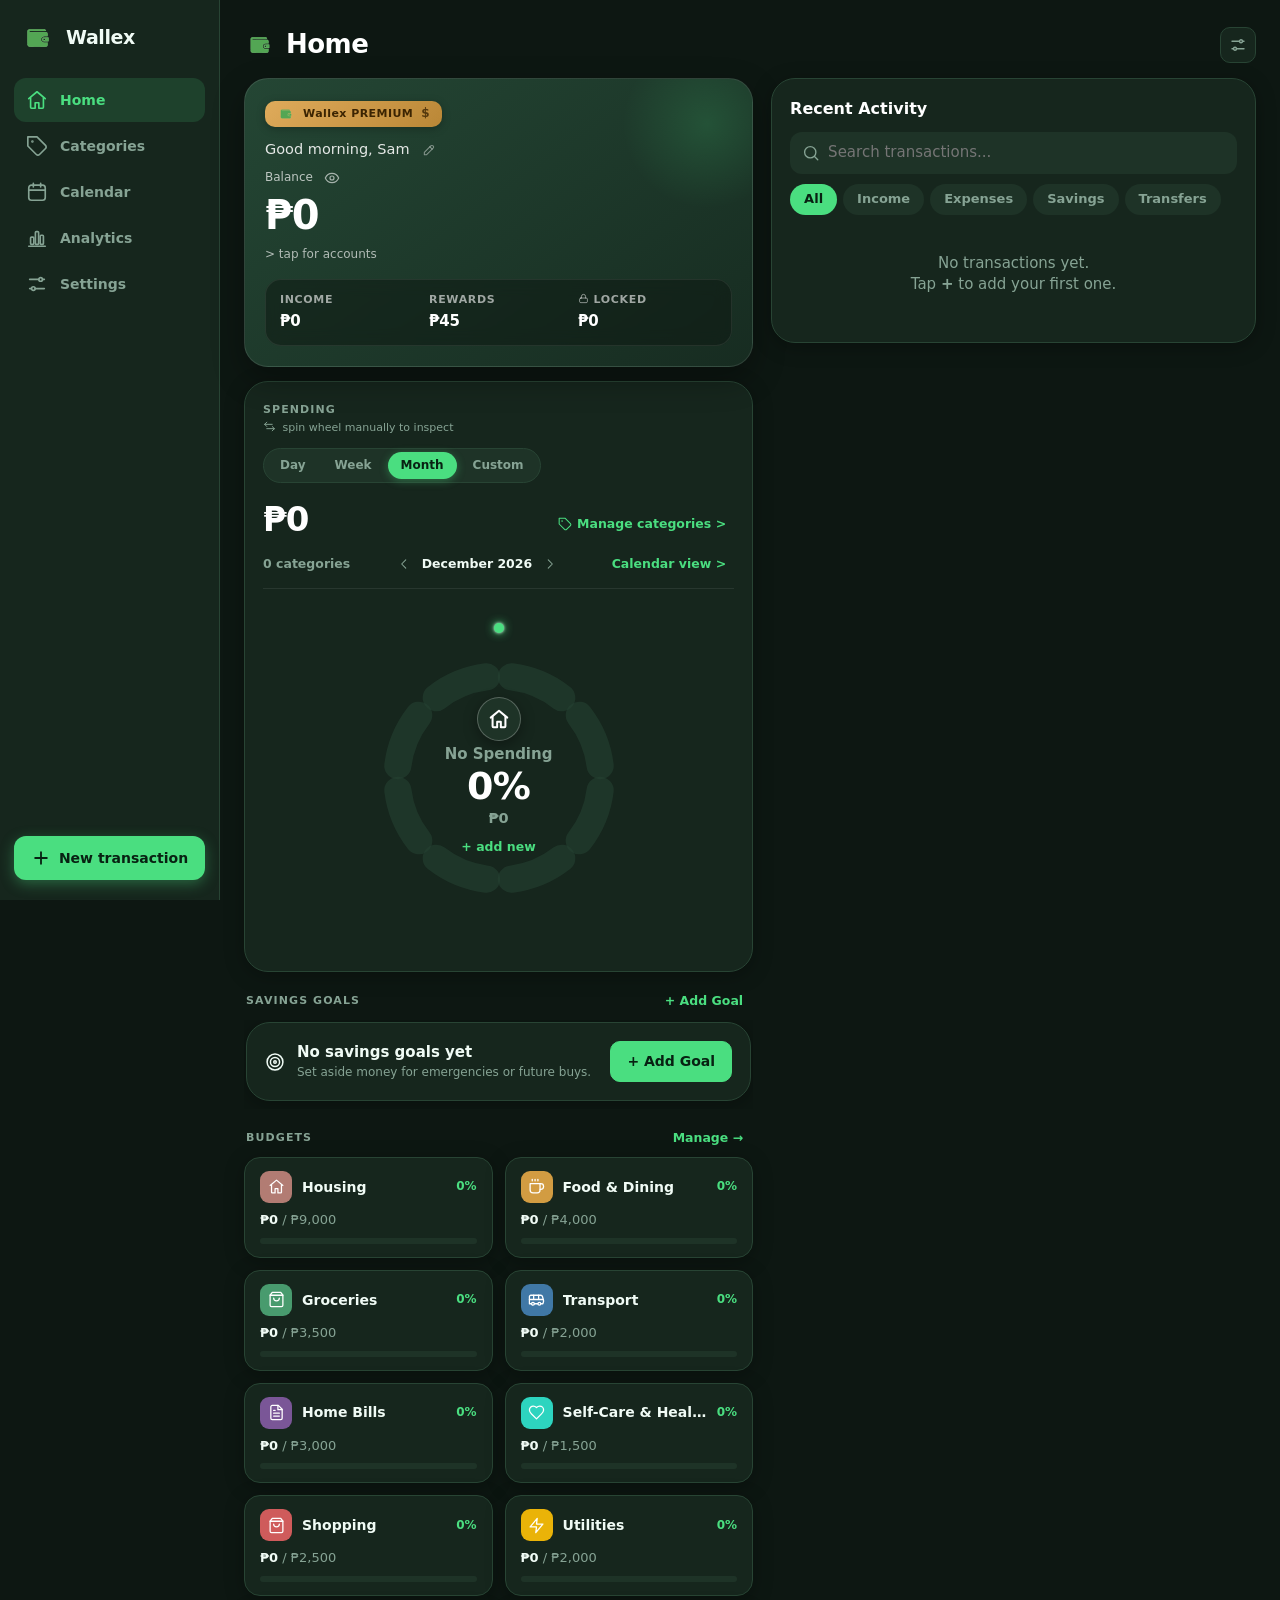
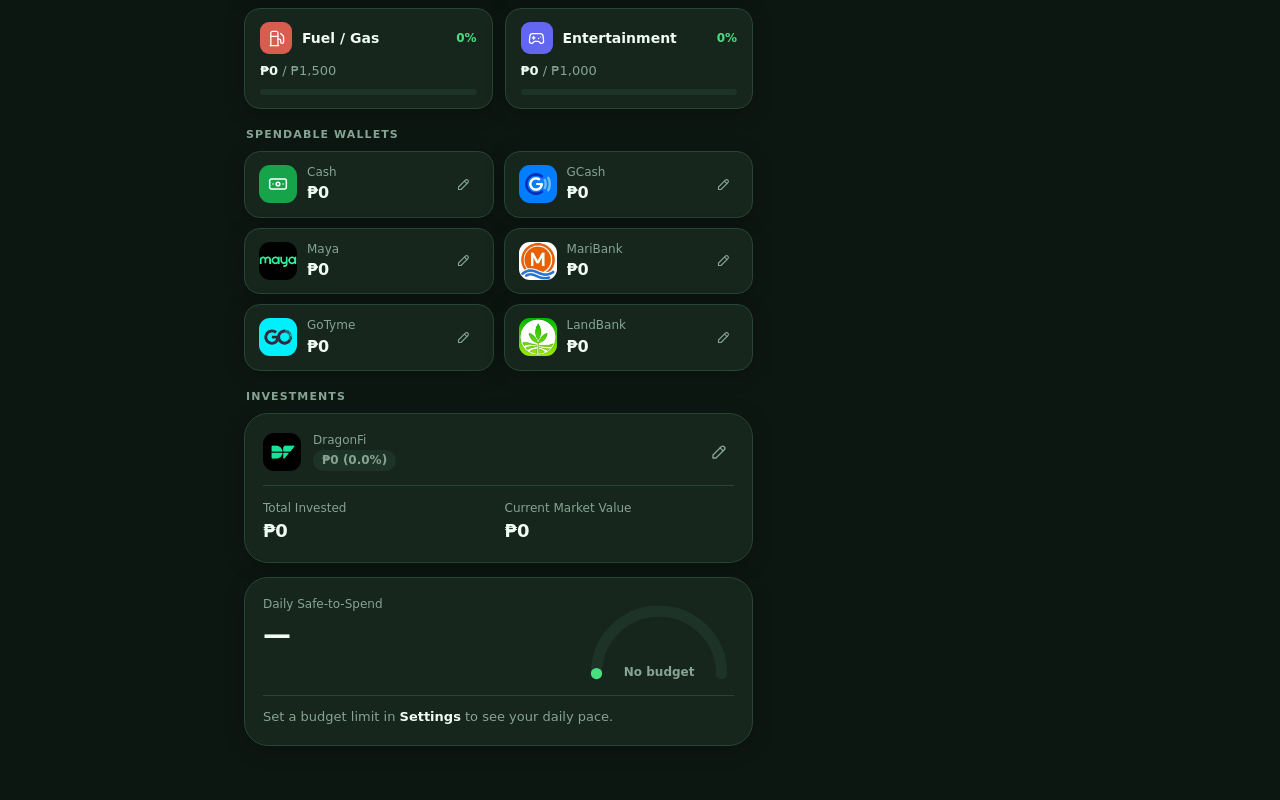
==== index.html @ 4b717cc1 "Update Wallex v5" ====
<!DOCTYPE html>
<html lang="en" data-theme="dark">
<head>
<meta charset="utf-8">
<meta name="viewport" content="width=device-width,initial-scale=1,viewport-fit=cover">
<meta name="theme-color" content="#0d1712">
<meta name="apple-mobile-web-app-capable" content="yes">
<meta name="mobile-web-app-capable" content="yes">
<meta name="apple-mobile-web-app-title" content="Wallex">
<meta name="apple-mobile-web-app-status-bar-style" content="black-translucent">
<title>Wallex</title>
<link rel="manifest" href="manifest.json">
<link rel="icon" type="image/png" sizes="64x64" href="icon-64.png">
<link rel="icon" type="image/png" sizes="192x192" href="icon-192.png">
<link rel="apple-touch-icon" href="icon-180.png">
<link rel="stylesheet" href="style.css?v=3">
<script>
/* Apply saved theme before paint to avoid a flash */
try{
  var s=JSON.parse(localStorage.getItem('wallex:v1'));
  var t=(s&&s.settings&&s.settings.theme)||'dark';
  document.documentElement.setAttribute('data-theme',t);
}catch(e){}
</script>
</head>
<body>

<!-- Icon sprite (Lucide-style, stroke icons) -->
<svg width="0" height="0" style="position:absolute" aria-hidden="true" focusable="false" fill="none" stroke="currentColor" stroke-width="2" stroke-linecap="round" stroke-linejoin="round">
  <symbol id="i-home" viewBox="0 0 24 24"><path d="M3 10.5 12 3l9 7.5"/><path d="M5 9.5V20a1 1 0 0 0 1 1h4v-6h4v6h4a1 1 0 0 0 1-1V9.5"/></symbol>
  <symbol id="i-calendar" viewBox="0 0 24 24"><rect x="3" y="4.5" width="18" height="16.5" rx="3"/><path d="M8 2.5v4M16 2.5v4M3 10h18"/></symbol>
  <symbol id="i-chart" viewBox="0 0 24 24"><path d="M3 21h18"/><rect x="5" y="11" width="3.5" height="8" rx="1"/><rect x="10.25" y="5" width="3.5" height="14" rx="1"/><rect x="15.5" y="9" width="3.5" height="10" rx="1"/></symbol>
  <symbol id="i-settings" viewBox="0 0 24 24"><path d="M4 7h10M18 7h2M4 17h2M10 17h10"/><circle cx="16" cy="7" r="2"/><circle cx="8" cy="17" r="2"/></symbol>
  <symbol id="i-plus" viewBox="0 0 24 24"><path d="M12 5v14M5 12h14"/></symbol>
  <symbol id="i-minus" viewBox="0 0 24 24"><path d="M5 12h14"/></symbol>
  <symbol id="i-pencil" viewBox="0 0 24 24"><path d="M4 20h4L19 9a2.8 2.8 0 0 0-4-4L4 16v4Z"/><path d="m13.5 6.5 4 4"/></symbol>
  <symbol id="i-copy" viewBox="0 0 24 24"><rect x="9" y="9" width="11" height="11" rx="2.5"/><path d="M15 9V6.5A2.5 2.5 0 0 0 12.5 4h-6A2.5 2.5 0 0 0 4 6.5v6A2.5 2.5 0 0 0 6.5 15H9"/></symbol>
  <symbol id="i-trash" viewBox="0 0 24 24"><path d="M4 7h16M10 11v6M14 11v6M6 7l1 12a2 2 0 0 0 2 2h6a2 2 0 0 0 2-2l1-12M9 7V4.5A1.5 1.5 0 0 1 10.5 3h3A1.5 1.5 0 0 1 15 4.5V7"/></symbol>
  <symbol id="i-close" viewBox="0 0 24 24"><path d="M6 6l12 12M18 6 6 18"/></symbol>
  <symbol id="i-chev-l" viewBox="0 0 24 24"><path d="m15 5-7 7 7 7"/></symbol>
  <symbol id="i-chev-r" viewBox="0 0 24 24"><path d="m9 5 7 7-7 7"/></symbol>
  <symbol id="i-swap" viewBox="0 0 24 24"><path d="M7 4 3 8l4 4M3 8h14M17 20l4-4-4-4M21 16H7"/></symbol>
  <symbol id="i-trend" viewBox="0 0 24 24"><path d="m3 17 6-6 4 4 8-8"/><path d="M15 7h6v6"/></symbol>
  <symbol id="i-in" viewBox="0 0 24 24"><path d="M12 4v13M6 11l6 6 6-6"/><path d="M5 20.5h14"/></symbol>
  <symbol id="i-check" viewBox="0 0 24 24"><path d="M20 6 9 17l-5-5"/></symbol>
  <symbol id="i-search" viewBox="0 0 24 24"><circle cx="11" cy="11" r="7.5"/><path d="m21 21-4.3-4.3"/></symbol>
  <symbol id="i-lock" viewBox="0 0 24 24"><rect x="3.5" y="11" width="17" height="10" rx="2.5"/><path d="M7.5 11V7.5a4.5 4.5 0 0 1 9 0V11"/></symbol>
  <symbol id="i-target" viewBox="0 0 24 24"><circle cx="12" cy="12" r="9.5"/><circle cx="12" cy="12" r="5.5"/><circle cx="12" cy="12" r="1.5"/></symbol>
  <symbol id="i-more" viewBox="0 0 24 24"><circle cx="12" cy="12" r="1.5"/><circle cx="5" cy="12" r="1.5"/><circle cx="19" cy="12" r="1.5"/></symbol>
  <symbol id="i-more-v" viewBox="0 0 24 24"><circle cx="12" cy="12" r="1.5"/><circle cx="12" cy="5" r="1.5"/><circle cx="12" cy="19" r="1.5"/></symbol>
  <symbol id="i-eye" viewBox="0 0 24 24"><path d="M2 12s3-7 10-7 10 7 10 7-3 7-10 7-10-7-10-7Z"/><circle cx="12" cy="12" r="3"/></symbol>
  <symbol id="i-eye-off" viewBox="0 0 24 24"><path d="M9.88 9.88a3 3 0 1 0 4.24 4.24"/><path d="M10.73 5.08A10.43 10.43 0 0 1 12 5c7 0 10 7 10 7a13.16 13.16 0 0 1-1.67 2.68"/><path d="M6.61 6.61A13.526 13.526 0 0 0 2 12s3 7 10 7a9.74 9.74 0 0 0 5.39-1.61"/><line x1="2" x2="22" y1="2" y2="22"/></symbol>
  <symbol id="i-sparkles" viewBox="0 0 24 24"><path d="m12 3-1.9 5.8a2 2 0 0 1-1.3 1.3L3 12l5.8 1.9a2 2 0 0 1 1.3 1.3L12 21l1.9-5.8a2 2 0 0 1 1.3-1.3L21 12l-5.8-1.9a2 2 0 0 1-1.3-1.3Z"/></symbol>
  <symbol id="i-tag" viewBox="0 0 24 24"><path d="M12 2H2v10l9.29 9.29c.94.94 2.48.94 3.42 0l6.58-6.58c.94-.94.94-2.48 0-3.42L12 2Z"/><circle cx="7" cy="7" r=".5" fill="currentColor"/></symbol>

  <!-- categories -->
  <symbol id="i-utensils" viewBox="0 0 24 24"><path d="M3 2v7c0 1.1.9 2 2 2h4a2 2 0 0 0 2-2V2"/><path d="M7 2v20"/><path d="M21 15V2a5 5 0 0 0-5 5v6c0 1.1.9 2 2 2h3Zm0 0v7"/></symbol>
  <symbol id="i-coffee" viewBox="0 0 24 24"><path d="M17 8h1a4 4 0 1 1 0 8h-1"/><path d="M3 8h14v9a4 4 0 0 1-4 4H7a4 4 0 0 1-4-4Z"/><line x1="6" x2="6" y1="2" y2="4"/><line x1="10" x2="10" y1="2" y2="4"/><line x1="14" x2="14" y1="2" y2="4"/></symbol>
  <symbol id="i-fuel" viewBox="0 0 24 24"><path d="M3 22h12"/><path d="M4 9h10"/><path d="M14 22V4a2 2 0 0 0-2-2H6a2 2 0 0 0-2 2v18"/><path d="M14 13h2a2 2 0 0 1 2 2v2a2 2 0 0 0 4 0V9.8a2 2 0 0 0-.6-1.4L18 5"/></symbol>
  <symbol id="i-bus" viewBox="0 0 24 24"><path d="M8 6v6M15 6v6M2 12h19.6"/><path d="M18 18h3s.5-1.7.8-2.8c.1-.4.2-.8.2-1.2 0-.4-.1-.8-.2-1.2l-1.4-5C20.1 6.8 19.1 6 18 6H4a2 2 0 0 0-2 2v10h3"/><circle cx="7" cy="18" r="2"/><path d="M9 18h5"/><circle cx="16" cy="18" r="2"/></symbol>
  <symbol id="i-gamepad" viewBox="0 0 24 24"><path d="M6 11h4M8 9v4M15 12h.01M18 10h.01"/><path d="M17.3 5H6.7a4 4 0 0 0-4 3.6C2.6 9.4 2 14.5 2 16a3 3 0 0 0 3 3c1 0 1.5-.5 2-1l1.4-1.4a2 2 0 0 1 1.4-.6h4.4a2 2 0 0 1 1.4.6L17 18c.5.5 1 1 2 1a3 3 0 0 0 3-3c0-1.5-.6-6.6-.7-7.4A4 4 0 0 0 17.3 5Z"/></symbol>
  <symbol id="i-bag" viewBox="0 0 24 24"><path d="M6 2 3 6v14a2 2 0 0 0 2 2h14a2 2 0 0 0 2-2V6l-3-4Z"/><path d="M3 6h18"/><path d="M16 10a4 4 0 0 1-8 0"/></symbol>
  <symbol id="i-package" viewBox="0 0 24 24"><path d="m7.5 4.3 9 5.2"/><path d="M21 8a2 2 0 0 0-1-1.7l-7-4a2 2 0 0 0-2 0l-7 4A2 2 0 0 0 3 8v8a2 2 0 0 0 1 1.7l7 4a2 2 0 0 0 2 0l7-4A2 2 0 0 0 21 16Z"/><path d="m3.3 7 8.7 5 8.7-5M12 22V12"/></symbol>
  <symbol id="i-heart" viewBox="0 0 24 24"><path d="M19 14c1.49-1.46 3-3.21 3-5.5A5.5 5.5 0 0 0 16.5 3c-1.76 0-3 .5-4.5 2-1.5-1.5-2.74-2-4.5-2A5.5 5.5 0 0 0 2 8.5c0 2.3 1.5 4.05 3 5.5l7 7Z"/></symbol>
  <symbol id="i-file-text" viewBox="0 0 24 24"><path d="M14.5 2H6a2 2 0 0 0-2 2v16a2 2 0 0 0 2 2h12a2 2 0 0 0 2-2V7.5L14.5 2z"/><polyline points="14 2 14 8 20 8"/><line x1="16" x2="8" y1="13" y2="13"/><line x1="16" x2="8" y1="17" y2="17"/><line x1="10" x2="8" y1="9" y2="9"/></symbol>
  <symbol id="i-zap" viewBox="0 0 24 24"><polygon points="13 2 3 14 12 14 11 22 21 10 12 10 13 2"/></symbol>
  <symbol id="i-briefcase" viewBox="0 0 24 24"><rect width="20" height="14" x="2" y="7" rx="2" ry="2"/><path d="M16 21V5a2 2 0 0 0-2-2h-4a2 2 0 0 0-2 2v16"/></symbol>
  <symbol id="i-laptop" viewBox="0 0 24 24"><path d="M20 16V7a2 2 0 0 0-2-2H6a2 2 0 0 0-2 2v9m16 0H4m16 0 1.28 2.55a1 1 0 0 1-.9 1.45H3.62a1 1 0 0 1-.9-1.45L4 16"/></symbol>
  <symbol id="i-gift" viewBox="0 0 24 24"><polyline points="20 12 20 22 4 22 4 12"/><rect width="20" height="5" x="2" y="7"/><line x1="12" x2="12" y1="22" y2="7"/><path d="M12 7H7.5a2.5 2.5 0 0 1 0-5C11 2 12 7 12 7z"/><path d="M12 7h4.5a2.5 2.5 0 0 0 0-5C13 2 12 7 12 7z"/></symbol>
  <symbol id="i-car" viewBox="0 0 24 24"><path d="M19 17h2c.6 0 1-.4 1-1v-3c0-.9-.7-1.7-1.5-1.9C18.7 10.6 16 10 16 10s-1.3-1.4-2.2-2.3c-.5-.4-1.1-.7-1.8-.7H5c-.6 0-1.1.4-1.4.9l-1.4 2.9A3.7 3.7 0 0 0 2 12v4c0 .6.4 1 1 1h2"/><circle cx="7" cy="17" r="2"/><circle cx="17" cy="17" r="2"/></symbol>

  <!-- wallets -->
  <symbol id="i-banknote" viewBox="0 0 24 24"><rect x="2" y="6" width="20" height="12" rx="2"/><circle cx="12" cy="12" r="2.2"/><path d="M6 12h.01M18 12h.01"/></symbol>
  <symbol id="i-smartphone" viewBox="0 0 24 24"><rect x="5" y="2" width="14" height="20" rx="2.5"/><path d="M12 18h.01"/></symbol>
  <symbol id="i-wallet" viewBox="0 0 24 24"><path d="M19 7V4a1 1 0 0 0-1-1H5a2 2 0 0 0 0 4h15a1 1 0 0 1 1 1v4h-3a2 2 0 0 0 0 4h3a1 1 0 0 0 1-1v-2a1 1 0 0 0-1-1"/><path d="M3 5v14a2 2 0 0 0 2 2h15a1 1 0 0 0 1-1v-4"/></symbol>
  <symbol id="i-landmark" viewBox="0 0 24 24"><path d="M3 22h18M6 18v-7M10 18v-7M14 18v-7M18 18v-7"/><path d="m12 2 8 5H4l8-5Z"/></symbol>
  <symbol id="i-card" viewBox="0 0 24 24"><rect x="2" y="5" width="20" height="14" rx="2.5"/><path d="M2 10h20"/></symbol>
  <symbol id="i-building" viewBox="0 0 24 24"><path d="M6 22V4a2 2 0 0 1 2-2h8a2 2 0 0 1 2 2v18Z"/><path d="M6 12H4a2 2 0 0 0-2 2v6a2 2 0 0 0 2 2h2M18 9h2a2 2 0 0 1 2 2v9a2 2 0 0 1-2 2h-2M10 6h4M10 10h4M10 14h4M10 18h4"/></symbol>
</svg>

<div class="app">

  <!-- Sidebar rail (tablet / PC) -->
  <aside class="sidebar">
    <div class="brand"><img class="logo-img" src="icon-64.png" alt="" width="36" height="36"><span class="brand-name">Wallex</span></div>
    <nav class="nav">
      <button class="nav-btn active" data-nav="home"><span class="ni"><svg class="ic"><use href="#i-home"/></svg></span><span class="nl">Home</span></button>
      <button class="nav-btn" data-nav="categories"><span class="ni"><svg class="ic"><use href="#i-tag"/></svg></span><span class="nl">Categories</span></button>
      <button class="nav-btn" data-nav="calendar"><span class="ni"><svg class="ic"><use href="#i-calendar"/></svg></span><span class="nl">Calendar</span></button>
      <button class="nav-btn" data-nav="analytics"><span class="ni"><svg class="ic"><use href="#i-chart"/></svg></span><span class="nl">Analytics</span></button>
      <button class="nav-btn" data-nav="settings"><span class="ni"><svg class="ic"><use href="#i-settings"/></svg></span><span class="nl">Settings</span></button>
    </nav>
    <button class="add-side" data-add aria-label="Add transaction"><svg class="ic"><use href="#i-plus"/></svg><span class="nl">New transaction</span></button>
  </aside>

  <main class="main">
    <header class="topbar">
      <div class="topbar-brand">
        <img class="logo-img" src="icon-64.png" alt="Wallex" width="32" height="32">
        <h1 id="viewTitle">Home</h1>
      </div>
      <div class="topbar-actions">
        <button class="icon-btn" data-nav="settings" aria-label="Settings" title="Settings"><svg class="ic"><use href="#i-settings"/></svg></button>
      </div>
    </header>

    <!-- HOME -->
    <section id="view-home" class="view">
      <div class="home-grid">
        <div class="col">
          <!-- Sero Hero Card (Image 1) -->
          <div class="card hero">
            <div class="hero-top-row">
              <div class="sero-chip">
                <img src="icon-64.png" class="chip-logo-img" alt="" width="18" height="18">
                <span class="chip-text">Wallex <b>PREMIUM</b></span>
                <span class="chip-dollar">$</span>
              </div>
            </div>

            <div class="hero-user-row">
              <div class="hero-user">Good morning, <span id="userGreeting">Sam</span></div>
              <button class="hero-edit-btn" id="editUserNameBtn" aria-label="Edit name" title="Edit name"><svg class="ic"><use href="#i-pencil"/></svg></button>
            </div>

            <div class="hero-bal-row">
              <span class="lbl">Balance</span>
              <button class="eye-btn" id="toggleHideBal" aria-label="Toggle balance visibility" title="Hide/Show balance"><svg class="ic" id="eyeIcon"><use href="#i-eye"/></svg></button>
            </div>

            <div class="big hero-net" id="net">₱0</div>
            <button class="hero-sublink" id="heroTapAccounts">&gt; tap for accounts</button>

            <div class="sero-hero-cols">
              <div>
                <div class="lbl">INCOME</div>
                <div class="hc" id="hcIncome">₱0</div>
              </div>
              <div>
                <div class="lbl">REWARDS</div>
                <div class="hc" id="hcRewards">₱0</div>
              </div>
              <div>
                <div class="lbl"><svg class="ic mini-lock"><use href="#i-lock"/></svg> LOCKED</div>
                <div class="hc" id="hcLocked">₱0</div>
              </div>
            </div>

            <!-- Legacy fields for backward compatibility -->
            <span id="liquid" hidden></span>
            <span id="hcDrag" hidden></span>
            <span id="hcDragPct" hidden></span>
          </div>

          <!-- Sero SPENDING Section (Image 1 Centerpiece) -->
          <div class="card sero-spending-card" id="spendingCard">
            <div class="spending-header">
              <div class="spending-header-left">
                <div class="section-title">SPENDING</div>
                <div class="spending-sub"><svg class="ic mini-spin-ic"><use href="#i-swap"/></svg> spin wheel manually to inspect</div>
              </div>
              <div class="spending-pills" id="spendingPills">
                <button class="sp-pill" data-sp="day">Day</button>
                <button class="sp-pill" data-sp="week">Week</button>
                <button class="sp-pill active" data-sp="month">Month</button>
                <button class="sp-pill" data-sp="custom">Custom</button>
              </div>
            </div>

            <div class="spending-amount-wrap">
              <div class="spending-big" id="spendingBig">₱0</div>
              <button class="link-btn find-similar-btn" id="spendingManageCatBtn">
                <svg class="ic"><use href="#i-tag"/></svg><span>Manage categories &gt;</span>
              </button>
            </div>

            <div class="spending-meta-row">
              <span class="sp-count" id="spendingCount">0 categories</span>
              <div class="spending-month-nav">
                <button class="sp-arrow-btn" id="spPrevMonth" aria-label="Previous month"><svg class="ic"><use href="#i-chev-l"/></svg></button>
                <span id="spMonthLabel">Month Year</span>
                <button class="sp-arrow-btn" id="spNextMonth" aria-label="Next month"><svg class="ic"><use href="#i-chev-r"/></svg></button>
              </div>
              <button class="link-btn cal-view-btn" id="spCalViewBtn">Calendar view &gt;</button>
            </div>

            <!-- The Sero Segmented Ring SVG Donut -->
            <div class="sero-chart-container">
              <div class="sero-chart-stage" id="seroChartStage">
                <div class="sero-wheel-pointer" title="Focus pointer"></div>
                <svg class="sero-svg-ring" id="seroSvgRing" viewBox="0 0 340 340">
                  <g id="seroRotator" transform="rotate(0 170 170)"></g>
                </svg>
                <div class="sero-center-card" id="seroCenterCard">
                  <div class="sc-icon" id="scIcon"><svg class="ic"><use href="#i-home"/></svg></div>
                  <div class="sc-name" id="scName">Housing</div>
                  <div class="sc-pct" id="scPct">0%</div>
                  <div class="sc-amt" id="scAmt">₱0</div>
                  <button class="sc-add-btn" id="scAddBtn">+ add new</button>
                  <button class="sc-see-btn" id="scSeeBtn">see transactions &gt;</button>
                </div>
              </div>
            </div>
          </div>

          <!-- Savings Goals (Image 2) -->
          <div class="sec-head">
            <div class="section-title">Savings Goals</div>
            <div class="sec-actions">
              <button class="link-btn" data-goal-new>+ Add Goal</button>
              <button class="link-btn" id="goalsAll" data-goals-all>See all &rarr;</button>
            </div>
          </div>
          <div class="goals" id="goals"></div>

          <!-- Budgets Section (Image 2) -->
          <div class="sec-head">
            <div class="section-title">Budgets</div>
            <div class="sec-actions">
              <button class="link-btn" id="budgetManageBtn">Manage &rarr;</button>
            </div>
          </div>
          <div class="budgets-box" id="budgetsBox"></div>

          <!-- Spendable Wallets & Investments (Image 2) -->
          <div class="sec-head" id="walletsSec"><div class="section-title">Spendable Wallets</div></div>
          <div class="wallets" id="wallets"></div>

          <div class="sec-head"><div class="section-title">Investments</div></div>
          <div class="card" id="dragon"></div>

          <!-- Safe-to-Spend -->
          <div class="card" id="safe"></div>
        </div>

        <div class="col">
          <!-- Recent Activity (Image 2) -->
          <div class="card">
            <div class="card-head"><h2>Recent Activity</h2></div>
            <label class="search"><svg class="ic"><use href="#i-search"/></svg><input id="search" type="search" placeholder="Search transactions..." autocomplete="off" aria-label="Search transactions"></label>
            <div class="pills" id="filters">
              <button data-flt="all" class="active">All</button>
              <button data-flt="income">Income</button>
              <button data-flt="expenses">Expenses</button>
              <button data-flt="savings">Savings</button>
              <button data-flt="transfers">Transfers</button>
            </div>
            <div id="recent"></div>
          </div>
        </div>
      </div>
    </section>

    <!-- CATEGORIES (Category Manager - Image 3) -->
    <section id="view-categories" class="view" hidden>
      <div class="cat-mgr-container">
        <div class="cat-mgr-card">
          <div class="cat-mgr-head">
            <button class="icon-btn-back" id="catMgrBackBtn" aria-label="Back to home"><svg class="ic"><use href="#i-chev-l"/></svg></button>
            <h2>Category Manager</h2>
            <div style="width:36px"></div>
          </div>

          <div class="cat-mgr-tab-row">
            <span class="cat-mgr-pill">Daily</span>
            <p class="cat-mgr-subtitle">Customize the Category of your Income and Expenses.</p>
          </div>

          <!-- Expense section -->
          <div class="cat-mgr-section">
            <div class="cat-mgr-sec-header">
              <h3>Expense</h3>
              <button class="cat-mgr-add-circle" id="addExpenseCatBtn" title="Add Expense Category" aria-label="Add Expense Category">
                <svg class="ic"><use href="#i-plus"/></svg>
              </button>
            </div>
            <div class="cat-mgr-items" id="expenseCatItems"></div>
          </div>

          <!-- Income section -->
          <div class="cat-mgr-section">
            <div class="cat-mgr-sec-header">
              <h3>Income</h3>
              <button class="cat-mgr-add-circle" id="addIncomeCatBtn" title="Add Income Category" aria-label="Add Income Category">
                <svg class="ic"><use href="#i-plus"/></svg>
              </button>
            </div>
            <div class="cat-mgr-items" id="incomeCatItems"></div>
          </div>
        </div>
      </div>
    </section>

    <!-- CALENDAR -->
    <section id="view-calendar" class="view" hidden>
      <div class="cal-layout">
        <div class="card cal-card">
          <div class="cal-head">
            <button class="icon-btn" data-cal="prev" aria-label="Previous month"><svg class="ic"><use href="#i-chev-l"/></svg></button>
            <div class="cal-title"><h2 id="calTitle"></h2><button class="link-btn" data-cal="today">Jump to today</button></div>
            <button class="icon-btn" data-cal="next" aria-label="Next month"><svg class="ic"><use href="#i-chev-r"/></svg></button>
          </div>
          <div class="cal-stats" id="calStats"></div>
          <div class="cal-dow"><span>Sun</span><span>Mon</span><span>Tue</span><span>Wed</span><span>Thu</span><span>Fri</span><span>Sat</span></div>
          <div class="cal-grid" id="calGrid"></div>
          <div class="cal-legend">
            <span><i class="cal-dot lv1"></i>Light</span>
            <span><i class="cal-dot lv2"></i>Moderate</span>
            <span><i class="cal-dot lv3"></i>Heavy</span>
            <span class="ck-leg"><svg class="ic"><use href="#i-check"/></svg>No-spend day</span>
          </div>
        </div>
        <button class="day-backdrop" id="dayBackdrop" data-closeday aria-label="Close day details" hidden></button>
        <aside class="card day-detail" id="dayDetail" aria-live="polite"></aside>
      </div>
    </section>

    <!-- ANALYTICS -->
    <section id="view-analytics" class="view" hidden>
      <div class="seg" id="periodSeg" role="tablist">
        <button data-period="week">Week</button>
        <button data-period="month">Month</button>
        <button data-period="all">All</button>
      </div>
      <div class="an-stats" id="anStats"></div>
      <div class="an-grid" id="anGrid">
        <div class="card">
          <div class="card-head"><h2>Spending by category</h2></div>
          <div class="chart-box donut"><canvas id="donutChart" aria-label="Category donut chart" role="img"></canvas><div class="donut-center" id="donutCenter"></div></div>
          <div class="legend" id="legend"></div>
        </div>
        <div class="card">
          <div class="card-head"><h2 id="barTitle">Daily spending</h2></div>
          <div class="chart-box bars"><canvas id="barChart" aria-label="Daily spending bar chart" role="img"></canvas></div>
        </div>
      </div>
      <div class="card empty" id="anEmpty" hidden>No expenses in this period yet.<br>Log one with <b>+</b> and your charts will appear here.</div>
    </section>

    <!-- SETTINGS -->
    <section id="view-settings" class="view" hidden>
      <div class="card" id="settingsBox"></div>
    </section>
  </main>

  <!-- Bottom nav (mobile dock) -->
  <nav class="bottom-nav">
    <button class="nav-btn active" data-nav="home"><span class="ni"><svg class="ic"><use href="#i-home"/></svg></span><span class="nl">Home</span></button>
    <button class="nav-btn" data-nav="categories"><span class="ni"><svg class="ic"><use href="#i-tag"/></svg></span><span class="nl">Categories</span></button>
    <span class="nav-gap" aria-hidden="true"></span>
    <button class="nav-btn" data-nav="calendar"><span class="ni"><svg class="ic"><use href="#i-calendar"/></svg></span><span class="nl">Calendar</span></button>
    <button class="nav-btn" data-nav="analytics"><span class="ni"><svg class="ic"><use href="#i-chart"/></svg></span><span class="nl">Analytics</span></button>
  </nav>
  <button class="fab" data-add aria-label="Add transaction"><svg class="ic"><use href="#i-plus"/></svg></button>
</div>

<!-- QUICK-ADD MODAL -->
<div id="overlay" class="overlay" hidden>
  <div class="sheet" id="sheet" data-type="expense" role="dialog" aria-modal="true" aria-label="Add transaction">
    <div class="sheet-head">
      <div class="tabs" id="typeTabs">
        <button data-type="expense" class="active"><svg class="ic"><use href="#i-minus"/></svg><span>Expense</span></button>
        <button data-type="income"><svg class="ic"><use href="#i-plus"/></svg><span>Income</span></button>
        <button data-type="transfer"><svg class="ic"><use href="#i-swap"/></svg><span>Transfer</span></button>
        <button data-type="invest"><svg class="ic"><use href="#i-trend"/></svg><span>Invest</span></button>
      </div>
      <button class="icon-btn" id="closeModal" aria-label="Close"><svg class="ic"><use href="#i-close"/></svg></button>
    </div>

    <div class="sheet-body">
      <div class="combos" id="combos" data-show="expense" hidden></div>

      <div class="amount-row">
        <span class="cur">₱</span>
        <input id="amt" type="text" inputmode="decimal" placeholder="0" autocomplete="off">
      </div>

      <!-- Categories grid (for Expense and Income) -->
      <div class="cat-grid" id="cats" data-show="expense income"></div>

      <input id="other" class="input" data-show="expense" type="text" maxlength="40" placeholder="What was it? (e.g. Clothes, Haircut)" hidden>

      <div class="row2">
        <label class="field" data-show="expense income transfer invest">
          <span class="lbl" id="walLabel">Paid from</span>
          <select id="walSel" class="input"></select>
        </label>
        <label class="field" data-show="transfer" hidden>
          <span class="lbl">To</span>
          <select id="toSel" class="input"></select>
        </label>
        <div class="field" data-show="invest" hidden>
          <span class="lbl">To</span>
          <div class="input static">DragonFi</div>
        </div>
      </div>

      <div class="field fee-field" data-show="transfer" hidden>
        <span class="lbl">Transfer fee (optional)</span>
        <div class="inp"><span>₱</span><input id="fee" type="text" inputmode="decimal" placeholder="0" autocomplete="off" aria-label="Transfer fee"></div>
        <div class="fee-chips" id="feeChips">
          <button type="button" data-fee="0">₱0</button>
          <button type="button" data-fee="8">₱8</button>
          <button type="button" data-fee="10">₱10</button>
          <button type="button" data-fee="15">₱15</button>
        </div>
      </div>

      <div class="row2">
        <label class="field">
          <span class="lbl">Date</span>
          <input id="date" type="date" class="input">
        </label>
        <label class="field">
          <span class="lbl" id="noteLabel">Note (optional)</span>
          <input id="note" type="text" class="input" maxlength="60" placeholder="">
        </label>
      </div>
    </div>

    <button id="saveBtn" class="save-btn">Save expense</button>
  </div>
</div>

<!-- CATEGORY EDITOR MODAL -->
<div id="catModalOverlay" class="overlay center" hidden>
  <div class="dialog cat-modal-dialog" role="dialog" aria-modal="true" aria-labelledby="catModalTitle">
    <div class="sheet-head">
      <h3 id="catModalTitle">Edit Category</h3>
      <button class="icon-btn" id="closeCatModal" aria-label="Close"><svg class="ic"><use href="#i-close"/></svg></button>
    </div>
    <div class="dialog-body">
      <label class="field">
        <span class="lbl">Category Name</span>
        <input id="catNameInp" class="input" type="text" maxlength="32" placeholder="e.g. Food &amp; Drink" autocomplete="off">
      </label>

      <div class="field" style="margin-top:12px">
        <span class="lbl">Type</span>
        <div class="seg two" id="catTypeSeg">
          <button type="button" data-ctype="expense" class="active">Expense</button>
          <button type="button" data-ctype="income">Income</button>
        </div>
      </div>

      <div class="field" style="margin-top:12px">
        <span class="lbl">Icon</span>
        <div class="icon-picker" id="catIconPicker"></div>
      </div>

      <div class="field" style="margin-top:12px">
        <span class="lbl">Color</span>
        <div class="color-picker" id="catColorPicker"></div>
      </div>

      <label class="field" id="catBudgetField" style="margin-top:12px">
        <span class="lbl">Monthly Budget (optional)</span>
        <div class="inp"><span>₱</span><input id="catBudgetInp" inputmode="decimal" placeholder="0" autocomplete="off"></div>
      </label>
    </div>
    <div class="cat-modal-actions">
      <button type="button" class="btn danger" id="deleteCatBtn" hidden><svg class="ic"><use href="#i-trash"/></svg> Delete</button>
      <button type="button" class="btn" id="cancelCatModal">Cancel</button>
      <button type="button" class="btn primary" id="saveCatBtn">Save Category</button>
    </div>
  </div>
</div>

<!-- CATEGORY KEBAB MENU -->
<div id="catMenuOverlay" class="overlay center" hidden>
  <div class="dialog menu" role="dialog" aria-modal="true" aria-label="Category options">
    <div class="menu-head" id="catMenuHead"></div>
    <div id="catMenuBtns">
      <button class="menu-btn" data-cact="edit"><svg class="ic"><use href="#i-pencil"/></svg>Edit Category</button>
      <button class="menu-btn" data-cact="budget"><svg class="ic"><use href="#i-target"/></svg>Set Monthly Budget</button>
      <button class="menu-btn danger" data-cact="delete"><svg class="ic"><use href="#i-trash"/></svg>Delete Category</button>
      <button class="menu-btn" data-cact="cancel"><svg class="ic"><use href="#i-close"/></svg>Cancel</button>
    </div>
  </div>
</div>

<!-- SAVINGS GOAL SHEET -->
<div id="gOverlay" class="overlay" hidden>
  <div class="sheet" id="gSheet" data-type="invest" role="dialog" aria-modal="true" aria-label="Savings goal"></div>
</div>

<!-- TRANSACTION OPTIONS -->
<div id="aOverlay" class="overlay center" hidden>
  <div class="dialog menu" role="dialog" aria-modal="true" aria-label="Transaction options">
    <div class="menu-head" id="aHead"></div>
    <div id="aBtns"></div>
  </div>
</div>

<!-- SMALL PROMPT / CONFIRM -->
<div id="pOverlay" class="overlay center" hidden>
  <div class="dialog" role="dialog" aria-modal="true">
    <h3 id="pTitle"></h3>
    <div id="pFields"></div>
    <div class="dialog-actions">
      <button class="btn" id="pCancel">Cancel</button>
      <button class="btn primary" id="pSave">Save</button>
    </div>
  </div>
</div>

<input type="file" id="importFile" accept="application/json,.json" hidden>
<div id="toast" role="status" aria-live="polite"></div>

<script src="chart.umd.min.js"></script>
<script src="app.js?v=3"></script>
</body>
</html>
---- style.css ----
/* ============ Wallex — style.css ============ */
:root, [data-theme="dark"] {
  --bg: #0d1712;
  --surface: #16261d;
  --surface2: #1e3327;
  --surface3: #264233;
  --border: #284434;
  --border-subtle: rgba(255, 255, 255, 0.08);
  --text: #f0fbf5;
  --text-heading: #ffffff;
  --muted: #86a394;
  --brand: #4ade80;
  --brand-text: #082112;
  --brand-glow: rgba(74, 222, 128, 0.35);
  --green: #4ade80;
  --red: #f87171;
  --amber: #fbbf24;
  --blue: #60a5fa;
  --teal: #2dd4bf;
  --gold: #d4a359;
  --shadow: 0 4px 20px rgba(0, 0, 0, 0.28);
  --shadow-lg: 0 16px 40px rgba(0, 0, 0, 0.5);
  --nav-h: 64px;
  --radius: 18px;
  --radius-lg: 24px;
  --font: "Inter", system-ui, -apple-system, "Segoe UI", Roboto, "Helvetica Neue", Arial, sans-serif;
}

[data-theme="light"] {
  --bg: #f3f7f4;
  --surface: #ffffff;
  --surface2: #e9f1ec;
  --surface3: #dde8e1;
  --border: #d2e0d7;
  --border-subtle: rgba(0, 0, 0, 0.06);
  --text: #13241b;
  --text-heading: #0a1710;
  --muted: #5e7a6c;
  --brand: #16a34a;
  --brand-text: #ffffff;
  --brand-glow: rgba(22, 163, 74, 0.25);
  --green: #16a34a;
  --red: #dc2626;
  --amber: #d97706;
  --blue: #2563eb;
  --teal: #0d9488;
  --gold: #b47a28;
  --shadow: 0 2px 12px rgba(15, 30, 20, 0.06);
  --shadow-lg: 0 16px 40px rgba(15, 30, 20, 0.12);
}

* { box-sizing: border-box; -webkit-tap-highlight-color: transparent; }
[hidden] { display: none !important; }
html, body { margin: 0; min-height: 100%; }
body {
  background: var(--bg);
  color: var(--text);
  font-family: var(--font);
  font-size: 15px;
  line-height: 1.45;
  font-variant-numeric: tabular-nums;
  -webkit-font-smoothing: antialiased;
}
button { font: inherit; color: inherit; cursor: pointer; border: 0; background: none; padding: 0; }
input, select { font: inherit; color: inherit; }
h1, h2, h3, h4, p { margin: 0; }
:focus-visible { outline: 2px solid var(--brand); outline-offset: 2px; }

/* ---------- Icons ---------- */
.ic {
  width: 20px;
  height: 20px;
  flex: none;
  fill: none;
  stroke: currentColor;
  stroke-width: 1.8;
  stroke-linecap: round;
  stroke-linejoin: round;
  display: block;
}

/* ---------- Shell ---------- */
.app { min-height: 100vh; display: flex; flex-direction: column; }
.main {
  flex: 1;
  padding: 12px 16px calc(var(--nav-h) + 80px + env(safe-area-inset-bottom));
  max-width: 1200px;
  width: 100%;
  margin: 0 auto;
}
.topbar {
  display: flex;
  align-items: center;
  justify-content: space-between;
  margin: 4px 0 14px;
}
.topbar-brand {
  display: flex;
  align-items: center;
  gap: 10px;
}
.topbar-brand .logo-img {
  width: 32px;
  height: 32px;
  border-radius: 8px;
  object-fit: contain;
}
.topbar h1 {
  font-size: 22px;
  font-weight: 700;
  letter-spacing: -0.02em;
  color: var(--text-heading);
}
.topbar-actions { display: flex; gap: 8px; }
.sidebar { display: none; }

/* ---------- Bottom Navigation (Mobile Dock) ---------- */
.bottom-nav {
  position: fixed;
  left: 0;
  right: 0;
  bottom: 0;
  z-index: 20;
  height: calc(var(--nav-h) + env(safe-area-inset-bottom));
  padding-bottom: env(safe-area-inset-bottom);
  display: flex;
  align-items: center;
  background: rgba(18, 33, 25, 0.94);
  backdrop-filter: blur(16px);
  -webkit-backdrop-filter: blur(16px);
  border-top: 1px solid var(--border);
}
[data-theme="light"] .bottom-nav {
  background: rgba(255, 255, 255, 0.94);
}
.bottom-nav .nav-btn {
  flex: 1;
  display: flex;
  flex-direction: column;
  align-items: center;
  gap: 3px;
  padding: 8px 0;
  color: var(--muted);
  font-size: 11px;
  font-weight: 600;
  transition: color 0.15s;
}
.bottom-nav .nav-gap { flex: 0 0 72px; }
.nav-btn.active { color: var(--brand); }
.nav-btn .ni .ic { width: 22px; height: 22px; }

/* Center Floating Green Add Button (Image 1 & 2) */
.fab {
  position: fixed;
  z-index: 30;
  left: 50%;
  transform: translateX(-50%);
  bottom: calc(var(--nav-h) - 18px + env(safe-area-inset-bottom));
  width: 58px;
  height: 58px;
  border-radius: 50%;
  background: #34d399;
  background: linear-gradient(135deg, #4ade80 0%, #22c55e 100%);
  color: #062112;
  display: grid;
  place-items: center;
  box-shadow: 0 8px 24px rgba(74, 222, 128, 0.5);
  border: 4px solid var(--bg);
  transition: transform 0.2s cubic-bezier(0.34, 1.56, 0.64, 1), box-shadow 0.2s;
}
.fab .ic { width: 26px; height: 26px; stroke-width: 2.4; stroke: #062112; }
.fab:hover {
  transform: translateX(-50%) scale(1.06);
  box-shadow: 0 10px 30px rgba(74, 222, 128, 0.65);
}
.fab:active { transform: translateX(-50%) scale(0.95); }

/* ---------- Cards & Text ---------- */
.card {
  background: var(--surface);
  border: 1px solid var(--border);
  border-radius: var(--radius-lg);
  box-shadow: var(--shadow);
  padding: 18px;
  margin-bottom: 14px;
}
.card-head {
  display: flex;
  justify-content: space-between;
  align-items: center;
  margin-bottom: 12px;
  gap: 10px;
}
.card-head h2 { font-size: 16px; font-weight: 700; color: var(--text-heading); }
.section-title {
  font-size: 11px;
  font-weight: 800;
  letter-spacing: 0.1em;
  text-transform: uppercase;
  color: var(--muted);
}
.lbl { font-size: 12px; color: var(--muted); font-weight: 500; }
.big { font-size: 34px; font-weight: 800; letter-spacing: -0.03em; line-height: 1.15; }
.mid { font-size: 18px; font-weight: 700; letter-spacing: -0.01em; }
.pos { color: var(--green); }
.neg { color: var(--red); }
.icon-btn {
  width: 36px;
  height: 36px;
  border-radius: 10px;
  display: grid;
  place-items: center;
  background: var(--surface);
  border: 1px solid var(--border);
  color: var(--muted);
  flex: none;
  transition: all 0.15s;
}
.icon-btn .ic { width: 18px; height: 18px; }
.icon-btn:hover { color: var(--text); background: var(--surface2); }
.icon-btn:active { background: var(--surface3); }

/* ---------- Sero Hero Card (Image 1) ---------- */
.hero {
  background: linear-gradient(145deg, #244634 0%, #172c21 100%);
  color: #fff;
  border: 1px solid rgba(255, 255, 255, 0.1);
  border-radius: var(--radius-lg);
  padding: 22px 20px 20px;
  box-shadow: 0 12px 32px rgba(0, 0, 0, 0.32);
  position: relative;
  overflow: hidden;
}
[data-theme="light"] .hero {
  background: linear-gradient(145deg, #1f4d38 0%, #153828 100%);
}
.hero::after {
  content: "";
  position: absolute;
  top: -40px;
  right: -40px;
  width: 170px;
  height: 170px;
  border-radius: 50%;
  background: radial-gradient(circle, rgba(74, 222, 128, 0.16) 0%, transparent 70%);
  pointer-events: none;
}
.hero-top-row {
  display: flex;
  justify-content: space-between;
  align-items: center;
  margin-bottom: 12px;
}
.sero-chip {
  display: inline-flex;
  align-items: center;
  gap: 8px;
  background: linear-gradient(135deg, #dfab5b 0%, #ba8736 100%);
  color: #3b2402;
  padding: 4px 12px;
  border-radius: 10px;
  font-size: 11px;
  font-weight: 750;
  letter-spacing: 0.04em;
  box-shadow: 0 2px 8px rgba(0, 0, 0, 0.25);
}
.chip-logo-img {
  width: 18px;
  height: 18px;
  border-radius: 4px;
  object-fit: contain;
}
.sero-chip .chip-dollar {
  font-size: 12px;
  font-weight: 800;
  opacity: 0.8;
}
.hero-user-row {
  display: flex;
  align-items: center;
  gap: 8px;
  margin-bottom: 4px;
}
.hero-user {
  font-size: 14.5px;
  color: rgba(255, 255, 255, 0.88);
  font-weight: 500;
}
.hero-edit-btn {
  width: 22px;
  height: 22px;
  border-radius: 6px;
  display: grid;
  place-items: center;
  color: rgba(255, 255, 255, 0.45);
  transition: all 0.15s;
}
.hero-edit-btn .ic { width: 14px; height: 14px; }
.hero-edit-btn:hover { color: #fff; background: rgba(255, 255, 255, 0.1); }

.hero-bal-row {
  display: flex;
  align-items: center;
  gap: 8px;
  margin-top: 6px;
}
.hero-bal-row .lbl { color: rgba(255, 255, 255, 0.7); }
.eye-btn {
  width: 22px;
  height: 22px;
  border-radius: 6px;
  display: grid;
  place-items: center;
  color: rgba(255, 255, 255, 0.6);
  transition: all 0.15s;
}
.eye-btn .ic { width: 16px; height: 16px; }
.eye-btn:hover { color: #fff; background: rgba(255, 255, 255, 0.1); }

.hero-net {
  font-size: 40px;
  font-weight: 800;
  letter-spacing: -0.03em;
  color: #ffffff;
  line-height: 1.1;
  margin: 4px 0 6px;
}
.hero-sublink {
  display: inline-block;
  font-size: 12px;
  color: rgba(255, 255, 255, 0.65);
  background: none;
  border: none;
  padding: 0;
  cursor: pointer;
  margin-bottom: 16px;
  font-weight: 500;
  transition: color 0.15s;
}
.hero-sublink:hover { color: #fff; text-decoration: underline; }

.sero-hero-cols {
  display: grid;
  grid-template-columns: repeat(3, minmax(0, 1fr));
  gap: 10px;
  background: rgba(12, 23, 17, 0.5);
  border-radius: 16px;
  padding: 12px 14px;
  border: 1px solid rgba(255, 255, 255, 0.08);
  backdrop-filter: blur(8px);
}
.sero-hero-cols .lbl {
  font-size: 11px;
  font-weight: 700;
  letter-spacing: 0.06em;
  color: rgba(255, 255, 255, 0.6);
  margin-bottom: 3px;
}
.mini-lock { width: 11px; height: 11px; display: inline-block; vertical-align: -1px; }
.hc {
  font-size: 15px;
  font-weight: 700;
  letter-spacing: -0.01em;
  color: #fff;
  white-space: nowrap;
  overflow: hidden;
  text-overflow: ellipsis;
}

/* ---------- Sero Spending Card (Image 1) ---------- */
.sero-spending-card {
  background: var(--surface);
  border-radius: var(--radius-lg);
  border: 1px solid var(--border);
  padding: 20px 18px 22px;
  margin-bottom: 16px;
}
.spending-header {
  display: flex;
  justify-content: space-between;
  align-items: flex-start;
  gap: 12px;
  flex-wrap: wrap;
  margin-bottom: 12px;
}
.spending-header-left { min-width: 0; }
.mini-spin-ic {
  width: 13px;
  height: 13px;
  display: inline-block;
  vertical-align: -2px;
  margin-right: 3px;
}
.spending-sub {
  font-size: 11px;
  color: var(--muted);
  font-weight: 500;
  margin-top: 2px;
}
.spending-pills {
  display: flex;
  gap: 3px;
  background: var(--surface2);
  padding: 3px;
  border-radius: 99px;
  border: 1px solid var(--border);
}
.sp-pill {
  padding: 5px 13px;
  border-radius: 99px;
  font-size: 12px;
  font-weight: 600;
  color: var(--muted);
  transition: all 0.2s ease;
}
.sp-pill.active {
  background: var(--brand);
  color: var(--brand-text);
  font-weight: 750;
  box-shadow: 0 2px 8px var(--brand-glow);
}
.sp-pill:not(.active):hover { color: var(--text); }

.spending-amount-wrap {
  display: flex;
  justify-content: space-between;
  align-items: baseline;
  gap: 10px;
  margin-bottom: 8px;
}
.spending-big {
  font-size: 34px;
  font-weight: 800;
  letter-spacing: -0.03em;
  color: var(--text-heading);
}
.find-similar-btn {
  display: inline-flex;
  align-items: center;
  gap: 5px;
  font-size: 12px;
  font-weight: 600;
  color: var(--muted);
  padding: 4px 8px;
  border-radius: 8px;
  transition: all 0.15s;
}
.find-similar-btn .ic { width: 14px; height: 14px; }
.find-similar-btn:hover { color: var(--brand); background: var(--surface2); }

.spending-meta-row {
  display: flex;
  justify-content: space-between;
  align-items: center;
  font-size: 12.5px;
  color: var(--muted);
  padding-bottom: 12px;
  border-bottom: 1px solid var(--border-subtle);
  margin-bottom: 14px;
}
.sp-count { font-weight: 600; }
.spending-month-nav {
  display: flex;
  align-items: center;
  gap: 6px;
  font-weight: 650;
  color: var(--text);
}
.sp-arrow-btn {
  width: 24px;
  height: 24px;
  border-radius: 6px;
  display: grid;
  place-items: center;
  color: var(--muted);
  transition: all 0.15s;
}
.sp-arrow-btn .ic { width: 14px; height: 14px; }
.sp-arrow-btn:hover { color: var(--text); background: var(--surface2); }
.cal-view-btn {
  color: var(--muted);
  font-weight: 600;
  font-size: 12px;
  transition: color 0.15s;
}
.cal-view-btn:hover { color: var(--brand); }

/* The Sero Curved Capsule Donut Chart & Manual Spinning */
.sero-chart-container {
  display: flex;
  justify-content: center;
  align-items: center;
  padding: 10px 0 6px;
}
.sero-chart-stage {
  position: relative;
  width: 330px;
  height: 330px;
  max-width: 100%;
  user-select: none;
  -webkit-user-select: none;
  touch-action: none; /* Prevents scroll while spinning */
  cursor: grab;
}
.sero-chart-stage.grabbing {
  cursor: grabbing;
}
.sero-wheel-pointer {
  position: absolute;
  top: 10px;
  left: 50%;
  transform: translateX(-50%);
  width: 10px;
  height: 10px;
  border-radius: 50%;
  background: var(--brand);
  box-shadow: 0 0 10px var(--brand), 0 0 3px #ffffff;
  z-index: 10;
  pointer-events: none;
}
.sero-svg-ring {
  width: 100%;
  height: 100%;
  transform: rotate(-90deg);
  overflow: visible;
  touch-action: none;
}
.sero-arc-path {
  cursor: grab;
  stroke-linecap: round;
  fill: none;
  transition: stroke-width 0.2s, filter 0.2s;
  transform-origin: 170px 170px;
}
.sero-chart-stage.grabbing .sero-arc-path {
  cursor: grabbing;
}
.sero-arc-path:hover, .sero-arc-path.active {
  stroke-width: 34px !important;
  filter: drop-shadow(0 6px 16px rgba(0, 0, 0, 0.55));
}
/* Slice icons: Light White, crystal crisp */
.sero-arc-icon-g {
  pointer-events: none;
  color: #ffffff !important;
}
.sero-arc-icon-g use,
.sero-arc-icon-g svg,
.sero-svg-ring use {
  fill: none !important;
  stroke: #ffffff !important;
  color: #ffffff !important;
  stroke-width: 2.2px !important;
  stroke-linecap: round !important;
  stroke-linejoin: round !important;
  filter: drop-shadow(0 1px 3px rgba(0, 0, 0, 0.6));
}

.sero-center-card {
  position: absolute;
  inset: 52px;
  display: flex;
  flex-direction: column;
  align-items: center;
  justify-content: center;
  text-align: center;
  pointer-events: auto;
}
.sc-icon {
  width: 44px;
  height: 44px;
  border-radius: 50%;
  display: grid;
  place-items: center;
  background: rgba(255, 255, 255, 0.14);
  color: #ffffff !important;
  margin-bottom: 3px;
  box-shadow: 0 4px 14px rgba(0, 0, 0, 0.35);
  border: 1.5px solid rgba(255, 255, 255, 0.25);
  transition: background 0.25s, transform 0.2s;
}
.sc-icon .ic {
  width: 22px;
  height: 22px;
  stroke: #ffffff !important;
  fill: none !important;
  color: #ffffff !important;
  stroke-width: 2.2px !important;
}
.sc-name {
  font-size: 15px;
  font-weight: 650;
  color: var(--muted);
}
.sc-pct {
  font-size: 38px;
  font-weight: 800;
  line-height: 1.05;
  letter-spacing: -0.02em;
  color: var(--text-heading);
  margin: 1px 0;
}
.sc-amt {
  font-size: 14.5px;
  font-weight: 700;
  color: var(--muted);
}
.sc-add-btn {
  font-size: 12.5px;
  font-weight: 700;
  color: var(--brand);
  background: none;
  border: none;
  cursor: pointer;
  margin-top: 6px;
  padding: 3px 8px;
  border-radius: 6px;
  transition: background 0.15s;
}
.sc-add-btn:hover { background: rgba(74, 222, 128, 0.12); }
.sc-see-btn {
  font-size: 11.5px;
  font-weight: 500;
  color: var(--muted);
  background: none;
  border: none;
  cursor: pointer;
  margin-top: 2px;
  transition: color 0.15s;
}
.sc-see-btn:hover { color: var(--text); }

/* ---------- Budgets Section (Image 2) ---------- */
.budgets-box {
  display: grid;
  grid-template-columns: repeat(auto-fill, minmax(240px, 1fr));
  gap: 12px;
  margin-bottom: 14px;
}
.budget-card {
  background: var(--surface);
  border: 1px solid var(--border);
  border-radius: 16px;
  padding: 13px 15px;
  box-shadow: var(--shadow);
  transition: border-color 0.15s;
  cursor: pointer;
}
.budget-card:hover { border-color: color-mix(in srgb, var(--brand) 40%, var(--border)); }
.budget-card-head {
  display: flex;
  align-items: center;
  gap: 10px;
  margin-bottom: 8px;
}
.budget-card-ic {
  width: 32px;
  height: 32px;
  border-radius: 9px;
  display: grid;
  place-items: center;
  flex: none;
  color: #fff;
}
.budget-card-ic .ic { width: 17px; height: 17px; }
.budget-card-name {
  font-weight: 650;
  font-size: 14px;
  flex: 1;
  white-space: nowrap;
  overflow: hidden;
  text-overflow: ellipsis;
}
.budget-card-pct {
  font-size: 12px;
  font-weight: 700;
}
.budget-card-amt {
  font-size: 13px;
  color: var(--muted);
  font-weight: 500;
}
.budget-card-amt b { color: var(--text); font-weight: 700; }
.budget-track {
  width: 100%;
  height: 6px;
  border-radius: 99px;
  background: var(--surface2);
  overflow: hidden;
  margin-top: 8px;
}
.budget-fill {
  height: 100%;
  border-radius: 99px;
  transition: width 0.35s ease;
}

/* ---------- Category Manager Screen (Image 3) ---------- */
.cat-mgr-container {
  max-width: 600px;
  margin: 0 auto;
}
.cat-mgr-card {
  background: var(--surface);
  border-radius: var(--radius-lg);
  border: 1px solid var(--border);
  padding: 22px 20px 24px;
  box-shadow: var(--shadow-lg);
}
.cat-mgr-head {
  display: flex;
  align-items: center;
  justify-content: space-between;
  margin-bottom: 16px;
}
.cat-mgr-head h2 {
  font-size: 18px;
  font-weight: 750;
  text-align: center;
  color: var(--text-heading);
}
.icon-btn-back {
  width: 36px;
  height: 36px;
  border-radius: 10px;
  display: grid;
  place-items: center;
  color: var(--muted);
  transition: all 0.15s;
}
.icon-btn-back .ic { width: 22px; height: 22px; }
.icon-btn-back:hover { color: var(--text); background: var(--surface2); }

.cat-mgr-tab-row { margin-bottom: 22px; }
.cat-mgr-pill {
  display: inline-block;
  padding: 4px 14px;
  border-radius: 99px;
  background: #facc15;
  color: #422006;
  font-size: 12px;
  font-weight: 750;
  margin-bottom: 8px;
}
.cat-mgr-subtitle {
  font-size: 13.5px;
  color: var(--muted);
  margin: 0;
}
.cat-mgr-section { margin-bottom: 24px; }
.cat-mgr-section:last-child { margin-bottom: 0; }
.cat-mgr-sec-header {
  display: flex;
  align-items: center;
  justify-content: space-between;
  margin-bottom: 8px;
  padding-bottom: 8px;
  border-bottom: 1px solid var(--border);
}
.cat-mgr-sec-header h3 {
  font-size: 15px;
  font-weight: 750;
  color: var(--text-heading);
}
.cat-mgr-add-circle {
  width: 30px;
  height: 30px;
  border-radius: 50%;
  background: var(--surface2);
  border: 1px solid var(--border);
  color: var(--brand);
  display: grid;
  place-items: center;
  transition: all 0.2s;
  cursor: pointer;
}
.cat-mgr-add-circle .ic { width: 16px; height: 16px; stroke-width: 2.2; }
.cat-mgr-add-circle:hover {
  background: var(--brand);
  color: var(--brand-text);
  border-color: var(--brand);
}

.cat-mgr-items {
  display: flex;
  flex-direction: column;
  gap: 2px;
}
.cat-mgr-row {
  display: flex;
  align-items: center;
  gap: 12px;
  padding: 10px 8px;
  border-radius: 12px;
  transition: background 0.15s;
  cursor: pointer;
}
.cat-mgr-row:hover { background: var(--surface2); }
.cat-mgr-circle-ic {
  width: 38px;
  height: 38px;
  border-radius: 50%;
  display: grid;
  place-items: center;
  color: #fff;
  flex: none;
  box-shadow: 0 2px 6px rgba(0, 0, 0, 0.18);
}
.cat-mgr-circle-ic .ic { width: 19px; height: 19px; }
.cat-mgr-row-name {
  flex: 1;
  font-weight: 600;
  font-size: 14.5px;
  color: var(--text);
}
.cat-mgr-row-budget {
  font-size: 12px;
  color: var(--muted);
  font-weight: 500;
  margin-right: 4px;
}
.cat-mgr-kebab {
  width: 32px;
  height: 32px;
  border-radius: 8px;
  display: grid;
  place-items: center;
  color: var(--muted);
  transition: all 0.15s;
}
.cat-mgr-kebab .ic { width: 18px; height: 18px; }
.cat-mgr-kebab:hover { color: var(--text); background: var(--surface3); }

/* ---------- Category Modal & Pickers ---------- */
.cat-modal-dialog {
  max-width: 440px;
}
.icon-picker {
  display: grid;
  grid-template-columns: repeat(6, 1fr);
  gap: 8px;
  max-height: 180px;
  overflow-y: auto;
  padding: 4px 2px;
}
.ip-btn {
  aspect-ratio: 1;
  border-radius: 10px;
  border: 1px solid var(--border);
  background: var(--surface2);
  display: grid;
  place-items: center;
  color: var(--muted);
  cursor: pointer;
  transition: all 0.15s;
}
.ip-btn .ic { width: 18px; height: 18px; }
.ip-btn:hover { color: var(--text); border-color: var(--brand); }
.ip-btn.active {
  background: var(--brand);
  color: var(--brand-text);
  border-color: var(--brand);
}

.color-picker {
  display: flex;
  gap: 10px;
  flex-wrap: wrap;
  padding: 6px 2px;
}
.cp-btn {
  width: 30px;
  height: 30px;
  border-radius: 50%;
  border: 2px solid transparent;
  cursor: pointer;
  transition: transform 0.15s;
}
.cp-btn:hover { transform: scale(1.18); }
.cp-btn.active {
  border-color: #ffffff;
  box-shadow: 0 0 0 2px var(--brand);
  transform: scale(1.12);
}
.cat-modal-actions {
  display: flex;
  justify-content: flex-end;
  gap: 8px;
  margin-top: 18px;
}

/* ---------- Wallets & Investments (Image 2) ---------- */
.wallets {
  display: grid;
  grid-template-columns: 1fr 1fr;
  gap: 10px;
  margin-bottom: 6px;
}
.wcard {
  display: flex;
  align-items: center;
  gap: 10px;
  background: var(--surface);
  border: 1px solid var(--border);
  border-radius: 16px;
  padding: 12px 14px;
  box-shadow: var(--shadow);
  min-width: 0;
}
.wbadge {
  width: 38px;
  height: 38px;
  border-radius: 11px;
  flex: none;
  display: grid;
  place-items: center;
  color: #fff;
  font-weight: 700;
  font-size: 12px;
}
.wbadge.logo {
  padding: 0;
  overflow: hidden;
  background: var(--surface2) !important;
  box-shadow: inset 0 0 0 1px rgba(0,0,0,.08);
}
.wbadge.logo img { width: 100%; height: 100%; display: block; object-fit: cover; }
.winfo { flex: 1; min-width: 0; }
.wname { font-size: 12px; color: var(--muted); font-weight: 500; }
.wbal {
  font-size: 16px;
  font-weight: 700;
  letter-spacing: -0.01em;
  white-space: nowrap;
  overflow: hidden;
  text-overflow: ellipsis;
}
.wcard .icon-btn, .dragon-head .icon-btn {
  width: 30px;
  height: 30px;
  border-radius: 8px;
  border-color: transparent;
  background: transparent;
}
.wcard .icon-btn .ic { width: 15px; height: 15px; }
.wcard .icon-btn:hover { background: var(--surface2); }

.dragon-head { display: flex; align-items: center; gap: 12px; }
.dragon-stats {
  display: grid;
  grid-template-columns: 1fr 1fr;
  gap: 12px;
  margin-top: 14px;
  padding-top: 14px;
  border-top: 1px solid var(--border);
}
.badge { display: inline-block; padding: 2px 9px; border-radius: 99px; font-size: 12px; font-weight: 650; }
.badge.up { background: rgba(74, 222, 128, 0.16); color: var(--green); }
.badge.down { background: rgba(248, 113, 113, 0.16); color: var(--red); }
.badge.flat { background: var(--surface2); color: var(--muted); }

/* ---------- Savings Goals (Image 2) ---------- */
.sec-head {
  display: flex;
  align-items: center;
  justify-content: space-between;
  margin: 18px 2px 8px;
  gap: 8px;
}
.sec-actions { display: flex; gap: 4px; }
.goals {
  display: flex;
  gap: 10px;
  overflow-x: auto;
  padding: 2px 2px 8px;
  margin-bottom: 6px;
  scroll-snap-type: x proximity;
  -webkit-overflow-scrolling: touch;
}
.gcard {
  flex: none;
  width: 152px;
  display: flex;
  flex-direction: column;
  align-items: center;
  gap: 8px;
  padding: 14px 10px;
  background: var(--surface);
  border: 1px solid var(--border);
  border-radius: 16px;
  box-shadow: var(--shadow);
  scroll-snap-align: start;
  text-align: center;
  min-width: 0;
  transition: border-color 0.15s;
}
.gcard:hover { border-color: color-mix(in srgb, var(--brand) 40%, var(--border)); }
.gcard.add {
  justify-content: center;
  border-style: dashed;
  color: var(--muted);
  font-weight: 600;
  font-size: 13px;
  box-shadow: none;
  background: transparent;
}
.gcard.add .ic { width: 22px; height: 22px; }
.ring { position: relative; width: 64px; height: 64px; flex: none; }
.ring svg { width: 100%; height: 100%; display: block; }
.r-bg, .r-fg { fill: none; stroke-width: 7; }
.r-bg { stroke: var(--surface2); }
.ring-pct { position: absolute; inset: 0; display: grid; place-items: center; font-size: 13px; font-weight: 750; }
.gname { font-weight: 650; font-size: 14px; max-width: 100%; overflow: hidden; text-overflow: ellipsis; white-space: nowrap; }
.gamt { font-size: 12px; color: var(--muted); line-height: 1.35; max-width: 100%; }
.gamt b { color: var(--text); font-weight: 700; }
.goals.expanded { flex-wrap: wrap; overflow: visible; }
.goals.expanded .gcard { width: calc(50% - 5px); }

/* ---------- Safe-to-Spend ---------- */
.safe-top { display: flex; justify-content: space-between; align-items: flex-start; gap: 10px; }
.gauge-wrap { position: relative; width: 150px; flex: none; }
.gauge { width: 100%; display: block; }
.g-bg, .g-fg { fill: none; stroke-width: 9; stroke-linecap: round; }
.g-bg { stroke: var(--surface2); }
.gauge-pct { position: absolute; left: 0; right: 0; bottom: 2px; text-align: center; font-size: 12px; color: var(--muted); font-weight: 600; }
.safe-num { font-size: 28px; font-weight: 800; letter-spacing: -0.025em; margin-top: 2px; }
.safe-main { min-width: 0; }
.safe-meta {
  display: flex;
  gap: 6px 18px;
  flex-wrap: wrap;
  margin-top: 12px;
  padding-top: 12px;
  border-top: 1px solid var(--border);
  font-size: 13px;
  color: var(--muted);
}
.safe-meta b { color: var(--text); font-weight: 700; }

/* ---------- Transactions & Activity (Image 2) ---------- */
.search {
  display: flex;
  align-items: center;
  gap: 8px;
  background: var(--surface2);
  border-radius: 12px;
  padding: 0 12px;
  min-height: 42px;
  margin-bottom: 10px;
  color: var(--muted);
}
.search .ic { width: 18px; height: 18px; }
.search input { flex: 1; min-width: 0; border: 0; background: transparent; outline: 0; padding: 10px 0; color: var(--text); }
.search:focus-within { box-shadow: 0 0 0 3px color-mix(in srgb, var(--brand) 25%, transparent); }

.pills { display: flex; gap: 6px; overflow-x: auto; padding-bottom: 10px; }
.pills button {
  flex: none;
  padding: 6px 14px;
  border-radius: 99px;
  background: var(--surface2);
  font-size: 13px;
  font-weight: 600;
  color: var(--muted);
  transition: all 0.15s;
}
.pills button.active { background: var(--brand); color: var(--brand-text); font-weight: 700; }

.tx {
  display: flex;
  align-items: center;
  gap: 12px;
  padding: 11px 8px;
  margin: 0 -8px;
  border-bottom: 1px solid var(--border-subtle);
  cursor: pointer;
  border-radius: 12px;
  transition: background 0.15s;
}
.tx:hover { background: var(--surface2); }
.tx:last-child { border-bottom: 0; }
.tx-ic {
  width: 40px;
  height: 40px;
  border-radius: 50%;
  flex: none;
  display: grid;
  place-items: center;
  background: color-mix(in srgb, var(--c) 16%, transparent);
  color: var(--c);
}
.tx-ic .ic { width: 19px; height: 19px; }
.tx-main { flex: 1; min-width: 0; }
.tx-title { font-weight: 650; font-size: 14.5px; white-space: nowrap; overflow: hidden; text-overflow: ellipsis; color: var(--text); }
.tx-sub { font-size: 12px; color: var(--muted); display: flex; gap: 6px; align-items: center; flex-wrap: wrap; margin-top: 1px; }
.chip { background: var(--surface2); border-radius: 6px; padding: 1px 7px; font-size: 11px; font-weight: 600; color: var(--muted); }
.tx-amt { font-weight: 750; font-size: 15px; white-space: nowrap; }
.empty { text-align: center; color: var(--muted); padding: 28px 8px; }
.date-sep {
  font-size: 11px;
  font-weight: 750;
  color: var(--muted);
  text-transform: uppercase;
  letter-spacing: 0.08em;
  padding: 14px 0 2px;
}
.date-sep:first-child { padding-top: 0; }

/* ---------- Quick-Add Modal ---------- */
.overlay {
  position: fixed;
  inset: 0;
  z-index: 100;
  background: rgba(8, 14, 10, 0.65);
  display: flex;
  align-items: flex-end;
  justify-content: center;
  backdrop-filter: blur(4px);
  -webkit-backdrop-filter: blur(4px);
}
.overlay.center { align-items: center; padding: 16px; }
.sheet {
  --accent: var(--red);
  width: 100%;
  max-width: 520px;
  max-height: 94vh;
  max-height: 94dvh;
  display: flex;
  flex-direction: column;
  background: var(--surface);
  border-radius: 24px 24px 0 0;
  padding: 16px 18px calc(14px + env(safe-area-inset-bottom));
  box-shadow: var(--shadow-lg);
  border: 1px solid var(--border);
  animation: up 0.22s ease-out;
}
.sheet[data-type="income"] { --accent: var(--green); }
.sheet[data-type="transfer"] { --accent: var(--blue); }
.sheet[data-type="invest"] { --accent: var(--teal); }
@keyframes up { from { transform: translateY(32px); opacity: 0; } to { transform: none; opacity: 1; } }

.sheet-head { display: flex; align-items: center; gap: 8px; margin-bottom: 12px; }
.tabs {
  flex: 1;
  display: grid;
  grid-template-columns: repeat(4, 1fr);
  gap: 3px;
  background: var(--surface2);
  padding: 3px;
  border-radius: 12px;
}
.tabs button {
  display: flex;
  flex-direction: column;
  align-items: center;
  gap: 2px;
  padding: 7px 2px;
  border-radius: 9px;
  font-size: 11px;
  font-weight: 650;
  color: var(--muted);
  transition: all 0.15s;
}
.tabs .ic { width: 16px; height: 16px; stroke-width: 2; }
.tabs button.active { background: var(--accent); color: #fff; }
.sheet-body { overflow-y: auto; flex: 1; padding: 2px 2px 8px; -webkit-overflow-scrolling: touch; }

.amount-row { display: flex; align-items: center; justify-content: center; gap: 6px; margin: 4px 0 14px; }
.amount-row .cur { font-size: 28px; font-weight: 700; color: var(--muted); }
.amount-row input {
  width: 100%;
  max-width: 260px;
  border: 0;
  background: transparent;
  outline: 0;
  text-align: center;
  font-size: 46px;
  font-weight: 800;
  letter-spacing: -0.03em;
  color: var(--accent);
  min-width: 0;
}
.amount-row input::placeholder { color: var(--border); }

.combos { display: flex; gap: 8px; overflow-x: auto; padding-bottom: 6px; margin-bottom: 6px; }
.combo {
  flex: none;
  padding: 7px 12px;
  border-radius: 99px;
  background: var(--surface2);
  border: 1px solid var(--border);
  font-size: 13px;
  font-weight: 600;
  white-space: nowrap;
}
.cat-grid {
  display: grid;
  grid-template-columns: repeat(3, 1fr);
  gap: 8px;
  margin-bottom: 12px;
  max-height: 220px;
  overflow-y: auto;
  padding: 2px;
}
.cat {
  --c: #888;
  display: flex;
  flex-direction: column;
  align-items: center;
  gap: 6px;
  padding: 10px 4px 9px;
  border-radius: 14px;
  border: 1.5px solid var(--border);
  background: var(--surface2);
  font-size: 12px;
  font-weight: 600;
  text-align: center;
  color: var(--muted);
  transition: all 0.15s;
}
.cat .ci {
  width: 38px;
  height: 38px;
  border-radius: 50%;
  display: grid;
  place-items: center;
  background: color-mix(in srgb, var(--c) 18%, transparent);
  color: var(--c);
}
.cat.sel {
  border-color: var(--c);
  background: color-mix(in srgb, var(--c) 12%, var(--surface2));
  color: var(--text);
  box-shadow: 0 0 0 1px var(--c);
}
.save-btn {
  margin-top: 8px;
  width: 100%;
  padding: 14px;
  border-radius: 14px;
  background: var(--accent);
  color: #fff;
  font-weight: 750;
  font-size: 16px;
  transition: filter 0.15s;
}
.save-btn:active { filter: brightness(0.92); }

/* ---------- Dialogs & Menus ---------- */
.dialog {
  width: 100%;
  max-width: 380px;
  background: var(--surface);
  border: 1px solid var(--border);
  border-radius: 20px;
  padding: 20px;
  box-shadow: var(--shadow-lg);
}
.dialog h3 { margin-bottom: 12px; font-size: 17px; font-weight: 750; color: var(--text-heading); }
.dialog-actions { display: flex; justify-content: flex-end; gap: 8px; margin-top: 14px; }
.btn {
  padding: 9px 16px;
  border-radius: 10px;
  background: var(--surface2);
  font-weight: 650;
  border: 1px solid var(--border);
  font-size: 14px;
  transition: all 0.15s;
}
.btn:hover { background: var(--surface3); color: var(--text); }
.btn.primary { background: var(--brand); color: var(--brand-text); border-color: var(--brand); }
.btn.primary:hover { filter: brightness(1.08); }
.btn.danger { color: var(--red); }

.input {
  width: 100%;
  padding: 11px 13px;
  border-radius: 11px;
  border: 1px solid var(--border);
  background: var(--surface2);
  outline: 0;
  min-height: 44px;
}
.input:focus, .inp:focus-within {
  border-color: var(--brand);
  box-shadow: 0 0 0 3px color-mix(in srgb, var(--brand) 20%, transparent);
}
.input.static { display: flex; align-items: center; color: var(--teal); font-weight: 600; background: var(--surface3); }
.inp {
  display: flex;
  align-items: center;
  gap: 6px;
  padding: 0 12px;
  border-radius: 11px;
  border: 1px solid var(--border);
  background: var(--surface2);
  min-height: 44px;
}
.inp span { color: var(--muted); font-weight: 600; }
.inp input { flex: 1; min-width: 0; border: 0; background: transparent; outline: 0; padding: 10px 0; width: 100%; }
.field { display: block; min-width: 0; }
.field .lbl { display: block; margin: 0 0 5px 1px; }
.row2 { display: grid; grid-template-columns: repeat(auto-fit, minmax(140px, 1fr)); gap: 10px; margin-top: 12px; }

.menu { max-width: 340px; }
.menu-head {
  display: flex;
  align-items: center;
  gap: 12px;
  padding-bottom: 12px;
  margin-bottom: 6px;
  border-bottom: 1px solid var(--border);
}
.menu-btn {
  display: flex;
  align-items: center;
  gap: 12px;
  width: 100%;
  padding: 12px 8px;
  font-weight: 600;
  border-radius: 10px;
  text-align: left;
  transition: background 0.15s;
}
.menu-btn:hover { background: var(--surface2); }
.menu-btn.danger { color: var(--red); }
.menu-btn .ic { width: 18px; height: 18px; color: var(--muted); }
.menu-btn.danger .ic { color: var(--red); }

/* ---------- Calendar ---------- */
.cal-layout { display: block; }
.cal-card { padding: 18px; }
.cal-head { display: flex; align-items: center; justify-content: space-between; gap: 10px; margin-bottom: 12px; }
.cal-title { text-align: center; }
.cal-title h2 { font-size: 17px; font-weight: 700; color: var(--text-heading); }
.link-btn { color: var(--brand); font-size: 12.5px; font-weight: 650; padding: 2px 8px; border-radius: 8px; }
.link-btn:hover { background: var(--surface2); }
.cal-stats { display: flex; gap: 6px; flex-wrap: wrap; margin-bottom: 12px; }
.pill { background: var(--surface2); border-radius: 99px; padding: 4px 10px; font-size: 12px; color: var(--muted); font-weight: 600; }
.pill b { color: var(--text); }
.pill.ok { background: rgba(74, 222, 128, 0.16); color: var(--green); }
.cal-dow, .cal-grid { display: grid; grid-template-columns: repeat(7, minmax(0, 1fr)); gap: 4px; }
.cal-dow span { text-align: center; font-size: 11px; font-weight: 750; color: var(--muted); text-transform: uppercase; letter-spacing: 0.04em; padding: 2px 0 4px; }
.cal-cell {
  aspect-ratio: 1/1.1;
  border-radius: 11px;
  background: var(--surface2);
  display: flex;
  flex-direction: column;
  align-items: center;
  justify-content: space-between;
  padding: 5px 2px 4px;
  font-weight: 650;
  border: 1.5px solid transparent;
  min-width: 0;
  color: var(--text);
  transition: all 0.15s;
}
.cal-cell.blank { background: transparent; pointer-events: none; }
.cal-cell.nospend { background: rgba(74, 222, 128, 0.14); color: var(--green); }
.cal-cell.today { border-color: var(--brand); }
.cal-cell.sel { outline: 2px solid var(--text); outline-offset: 1px; }
.cal-cell.future { opacity: 0.45; }
.cal-cell:active { transform: scale(0.96); }
.cal-num { font-size: 13px; line-height: 1.2; }
.cal-mark { height: 10px; display: flex; align-items: center; justify-content: center; }
.cal-mark .ck { font-size: 11px; font-weight: 800; color: var(--green); }
.cal-dot { display: inline-block; width: 7px; height: 7px; border-radius: 50%; }
.lv1 { background: #f59e0b; } .lv2 { background: #f97316; } .lv3 { background: #ef4444; }
.cal-amt { display: none; font-size: 10px; color: var(--muted); font-weight: 600; white-space: nowrap; line-height: 1; }
.cal-legend { display: flex; gap: 14px; flex-wrap: wrap; margin-top: 14px; font-size: 12px; color: var(--muted); font-weight: 600; }
.cal-legend span { display: inline-flex; align-items: center; gap: 5px; }
.ck-leg { color: var(--green); }

.day-detail { margin: 0; }
.day-grab { display: none; }
.day-sum { display: flex; gap: 18px; align-items: flex-end; flex-wrap: wrap; margin: 4px 0 12px; }
.day-add { width: 100%; margin-top: 12px; padding: 11px; }
.day-backdrop { position: fixed; inset: 0; z-index: 55; background: rgba(8, 14, 10, 0.55); width: 100%; }
@media (max-width: 767px) {
  .day-detail {
    position: fixed; left: 0; right: 0; bottom: 0; z-index: 60; max-height: 78vh; max-height: 78dvh; overflow-y: auto;
    border-radius: 24px 24px 0 0; border-bottom: 0; margin: 0; padding: 10px 16px calc(18px + env(safe-area-inset-bottom));
    transform: translateY(105%); visibility: hidden; transition: transform 0.25s ease, visibility 0s linear 0.25s; box-shadow: var(--shadow-lg);
  }
  .day-open .day-detail { transform: none; visibility: visible; transition: transform 0.25s ease; }
  .day-grab { display: block; width: 40px; height: 4px; border-radius: 99px; background: var(--border); margin: 0 auto 12px; }
}

/* ---------- Analytics ---------- */
.seg {
  display: grid;
  grid-template-columns: repeat(3, 1fr);
  gap: 3px;
  background: var(--surface2);
  padding: 3px;
  border-radius: 12px;
  margin-bottom: 14px;
  max-width: 360px;
}
.seg button { padding: 8px; border-radius: 9px; font-weight: 650; color: var(--muted); font-size: 14px; }
.seg button.active { background: var(--surface); color: var(--text); box-shadow: var(--shadow); }
.seg.two { grid-template-columns: repeat(2, 1fr); margin: 0; width: 190px; max-width: 100%; }
.an-stats { display: grid; grid-template-columns: repeat(3, minmax(0, 1fr)); gap: 10px; margin-bottom: 14px; }
.an-stat { background: var(--surface); border: 1px solid var(--border); border-radius: 14px; padding: 12px; box-shadow: var(--shadow); min-width: 0; }
.an-stat .v { font-size: 16px; font-weight: 700; line-height: 1.25; margin-top: 2px; }
.chart-box { position: relative; }
.chart-box.donut { height: 230px; }
.chart-box.bars { height: 290px; }
.donut-center { position: absolute; inset: 0; display: grid; place-content: center; text-align: center; pointer-events: none; }
.legend { margin-top: 10px; }
.lg { display: flex; align-items: center; gap: 10px; padding: 9px 0; border-bottom: 1px solid var(--border); }
.lg:last-child { border-bottom: 0; }
.lg-ic { width: 26px; height: 26px; border-radius: 8px; display: grid; place-items: center; flex: none; color: var(--c); background: color-mix(in srgb, var(--c) 15%, transparent); }
.lg-ic .ic { width: 15px; height: 15px; }
.lg-name { flex: 1; min-width: 0; font-weight: 550; white-space: nowrap; overflow: hidden; text-overflow: ellipsis; }
.lg-amt { font-weight: 650; }
.lg-pct { color: var(--muted); font-size: 12px; width: 38px; text-align: right; }

/* ---------- Settings ---------- */
.set-row { display: flex; align-items: center; justify-content: space-between; gap: 14px; padding: 15px 0; border-bottom: 1px solid var(--border); }
.set-row:first-child { padding-top: 2px; }
.set-row:last-child { border-bottom: 0; padding-bottom: 2px; }
.set-row b { font-weight: 650; color: var(--text); }
.set-row small { display: block; color: var(--muted); font-size: 12px; margin-top: 2px; }
.set-row .btn-group { max-width: 60%; }
.set-row .inst { text-align: right; max-width: 52%; }
.switch { position: relative; width: 48px; height: 28px; flex: none; }
.switch input { opacity: 0; width: 0; height: 0; }
.switch span { position: absolute; inset: 0; background: var(--surface2); border: 1px solid var(--border); border-radius: 99px; transition: 0.2s; }
.switch span::after { content: ""; position: absolute; top: 3px; left: 3px; width: 20px; height: 20px; border-radius: 50%; background: #fff; box-shadow: 0 1px 3px rgba(0,0,0,0.3); transition: 0.2s; }
.switch input:checked+span { background: var(--brand); border-color: var(--brand); }
.switch input:checked+span::after { transform: translateX(20px); }
.btn-group { display: flex; gap: 8px; flex-wrap: wrap; justify-content: flex-end; }

/* ---------- Toast ---------- */
#toast {
  position: fixed;
  left: 50%;
  bottom: calc(var(--nav-h) + 30px + env(safe-area-inset-bottom));
  transform: translate(-50%, 16px);
  background: #14281e;
  border: 1px solid var(--border);
  color: #fff;
  padding: 10px 18px;
  border-radius: 12px;
  font-size: 14px;
  font-weight: 600;
  opacity: 0;
  pointer-events: none;
  transition: 0.25s;
  z-index: 200;
  max-width: 90vw;
  text-align: center;
  box-shadow: var(--shadow-lg);
}
#toast.show { opacity: 1; transform: translate(-50%, 0); }

/* ---------- Tablet & PC Layout ---------- */
@media (min-width: 768px) {
  .app { flex-direction: row; }
  .bottom-nav, .fab { display: none; }
  .sidebar {
    display: flex;
    flex-direction: column;
    align-items: stretch;
    gap: 8px;
    position: sticky;
    top: 0;
    height: 100vh;
    width: 76px;
    flex: none;
    padding: 16px 10px;
    background: var(--surface);
    border-right: 1px solid var(--border);
  }
  .brand { display: flex; align-items: center; gap: 10px; justify-content: center; margin-bottom: 14px; }
  .brand-name { display: none; font-weight: 750; font-size: 19px; letter-spacing: -0.02em; }
  .nav { display: flex; flex-direction: column; gap: 2px; flex: 1; }
  .sidebar .nav-btn {
    display: flex;
    align-items: center;
    justify-content: center;
    gap: 12px;
    padding: 11px;
    border-radius: 12px;
    color: var(--muted);
    font-weight: 600;
    font-size: 14px;
    transition: all 0.15s;
  }
  .sidebar .nav-btn:hover { background: var(--surface2); color: var(--text); }
  .sidebar .nav-btn.active { background: rgba(74, 222, 128, 0.15); color: var(--brand); }
  .sidebar .nl { display: none; }
  .add-side {
    display: flex;
    align-items: center;
    justify-content: center;
    gap: 8px;
    padding: 12px;
    border-radius: 12px;
    background: var(--brand);
    color: var(--brand-text);
    font-weight: 700;
    font-size: 14px;
    box-shadow: 0 4px 14px var(--brand-glow);
  }
  .add-side .ic { width: 20px; height: 20px; stroke-width: 2.2; }
  .main { padding: 22px 24px 40px; }
  .topbar h1 { font-size: 26px; }
  .home-grid { display: grid; grid-template-columns: minmax(0, 1.05fr) minmax(0, 1fr); gap: 18px; align-items: start; }
  .col { min-width: 0; }
  .home-grid .col:last-child { position: sticky; top: 18px; }
  #recent { max-height: calc(100vh - 290px); overflow-y: auto; }
  .overlay { align-items: center; padding: 20px; }
  .sheet { border-radius: 24px; padding-bottom: 16px; }
  #toast { bottom: 28px; }
  .cal-layout { display: grid; grid-template-columns: minmax(0, 1.45fr) minmax(0, 1fr); gap: 18px; align-items: start; }
  .day-backdrop, .day-close { display: none !important; }
  .day-detail { position: sticky; top: 18px; max-height: calc(100vh - 60px); overflow-y: auto; }
  .cal-cell { aspect-ratio: 1/0.95; padding: 6px 2px 5px; }
  .cal-amt { display: block; }
  .cal-num { font-size: 14px; }
}
@media (min-width: 1024px) {
  .sidebar { width: 220px; padding: 20px 14px; }
  .brand { justify-content: flex-start; padding: 0 6px; }
  .brand-name { display: block; }
  .sidebar .nav-btn { justify-content: flex-start; padding: 11px 12px; }
  .sidebar .nl { display: inline; }
  .an-grid { display: grid; grid-template-columns: minmax(0, 1fr) minmax(0, 1.3fr); gap: 18px; align-items: start; }
}
@media (max-width: 380px) {
  .big { font-size: 29px; }
  .hero .big { font-size: 32px; }
  .gauge-wrap { width: 120px; }
  .hero-net { font-size: 32px; }
  .spending-big { font-size: 28px; }
  .sc-pct { font-size: 30px; }
  .sero-chart-stage { width: 290px; height: 290px; }
}
@media (prefers-reduced-motion: reduce) { * { animation: none !important; transition: none !important; } }
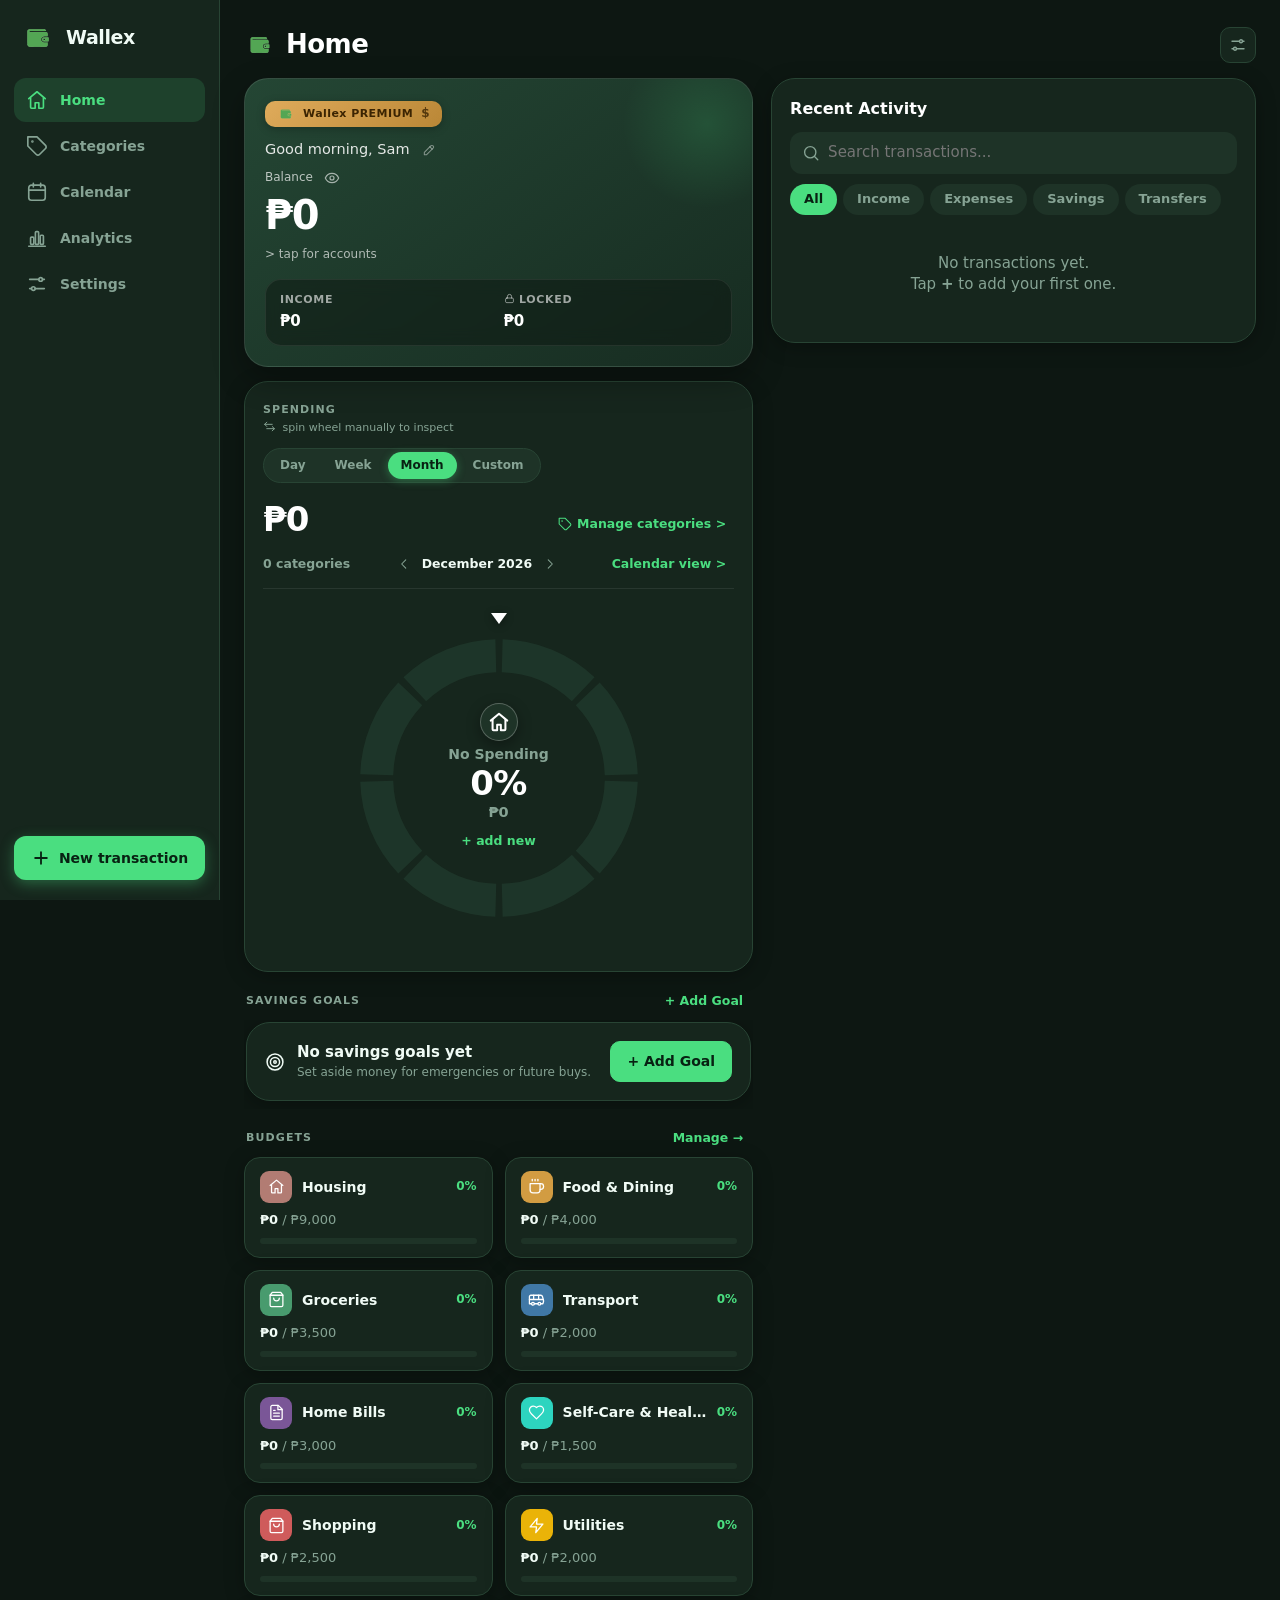
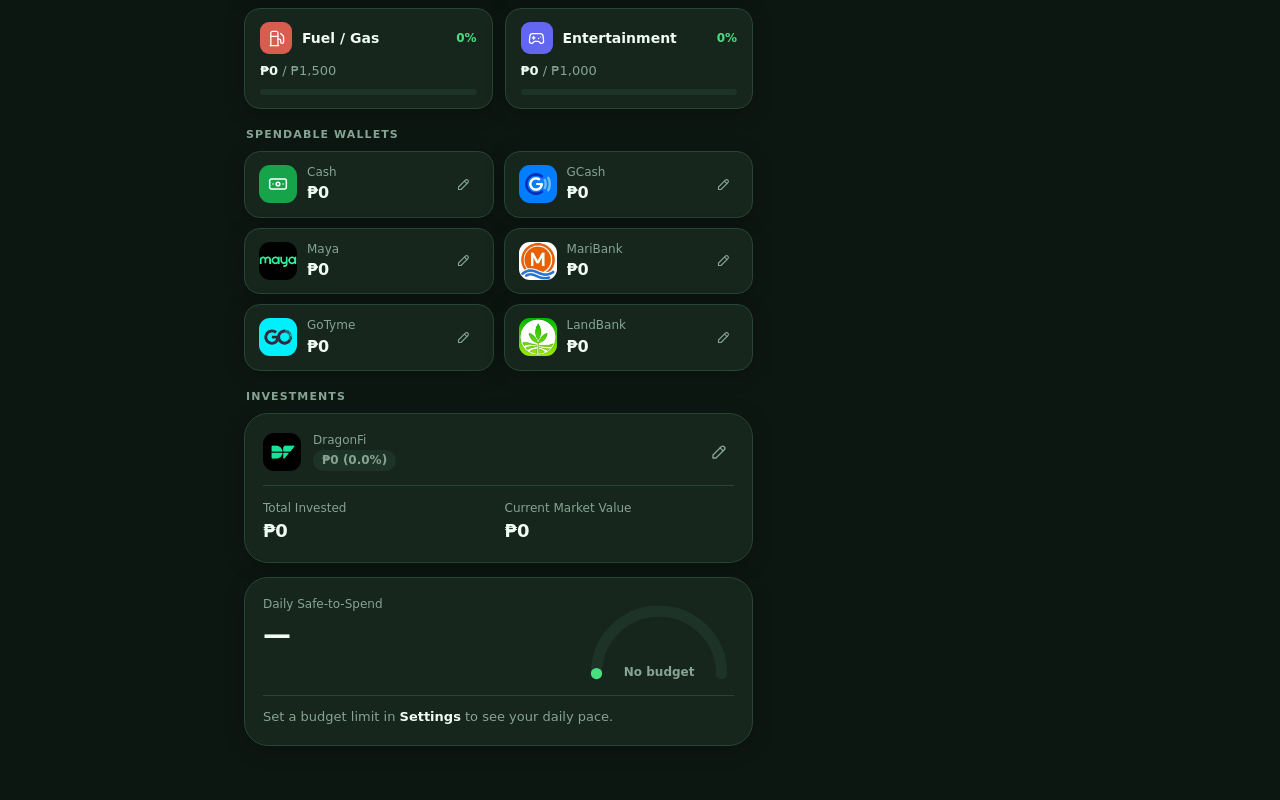
==== commit 2494dd1d: "Updated wallex" ====
--- a/index.html
+++ b/index.html
@@ -13,7 +13,7 @@
 <link rel="icon" type="image/png" sizes="64x64" href="icon-64.png">
 <link rel="icon" type="image/png" sizes="192x192" href="icon-192.png">
 <link rel="apple-touch-icon" href="icon-180.png">
-<link rel="stylesheet" href="style.css?v=3">
+<link rel="stylesheet" href="style.css?v=6">
 <script>
 /* Apply saved theme before paint to avoid a flash */
 try{
@@ -137,10 +137,6 @@
                 <div class="hc" id="hcIncome">₱0</div>
               </div>
               <div>
-                <div class="lbl">REWARDS</div>
-                <div class="hc" id="hcRewards">₱0</div>
-              </div>
-              <div>
                 <div class="lbl"><svg class="ic mini-lock"><use href="#i-lock"/></svg> LOCKED</div>
                 <div class="hc" id="hcLocked">₱0</div>
               </div>
@@ -508,6 +504,6 @@
 <div id="toast" role="status" aria-live="polite"></div>
 
 <script src="chart.umd.min.js"></script>
-<script src="app.js?v=3"></script>
+<script src="app.js?v=6"></script>
 </body>
 </html>
--- a/style.css
+++ b/style.css
@@ -341,7 +341,7 @@
 
 .sero-hero-cols {
   display: grid;
-  grid-template-columns: repeat(3, minmax(0, 1fr));
+  grid-template-columns: repeat(2, minmax(0, 1fr));
   gap: 10px;
   background: rgba(12, 23, 17, 0.5);
   border-radius: 16px;
@@ -507,14 +507,15 @@
 }
 .sero-wheel-pointer {
   position: absolute;
-  top: 10px;
+  top: 0;
   left: 50%;
   transform: translateX(-50%);
-  width: 10px;
-  height: 10px;
-  border-radius: 50%;
-  background: var(--brand);
-  box-shadow: 0 0 10px var(--brand), 0 0 3px #ffffff;
+  width: 0;
+  height: 0;
+  border-left: 8px solid transparent;
+  border-right: 8px solid transparent;
+  border-top: 11px solid var(--text-heading);
+  filter: drop-shadow(0 2px 4px rgba(0, 0, 0, 0.45));
   z-index: 10;
   pointer-events: none;
 }
@@ -527,38 +528,36 @@
 }
 .sero-arc-path {
   cursor: grab;
-  stroke-linecap: round;
   fill: none;
-  transition: stroke-width 0.2s, filter 0.2s;
-  transform-origin: 170px 170px;
+  opacity: 0.7;
+  transition: stroke-width 0.2s, opacity 0.2s, filter 0.2s;
 }
 .sero-chart-stage.grabbing .sero-arc-path {
   cursor: grabbing;
 }
-.sero-arc-path:hover, .sero-arc-path.active {
-  stroke-width: 34px !important;
-  filter: drop-shadow(0 6px 16px rgba(0, 0, 0, 0.55));
-}
-/* Slice icons: Light White, crystal crisp */
+.sero-arc-path:hover { opacity: 0.8; }
+.sero-arc-path.active {
+  opacity: 1;
+  stroke-width: 42px !important;
+  filter: drop-shadow(0 4px 12px rgba(0, 0, 0, 0.5));
+}
+/* Slice icons */
 .sero-arc-icon-g {
   pointer-events: none;
-  color: #ffffff !important;
-}
-.sero-arc-icon-g use,
-.sero-arc-icon-g svg,
-.sero-svg-ring use {
-  fill: none !important;
-  stroke: #ffffff !important;
-  color: #ffffff !important;
-  stroke-width: 2.2px !important;
-  stroke-linecap: round !important;
-  stroke-linejoin: round !important;
-  filter: drop-shadow(0 1px 3px rgba(0, 0, 0, 0.6));
+  color: #ffffff;
+}
+.sero-arc-icon-g use {
+  fill: none;
+  stroke: #ffffff;
+  stroke-width: 2.2px;
+  stroke-linecap: round;
+  stroke-linejoin: round;
+  filter: drop-shadow(0 1px 2px rgba(0, 0, 0, 0.5));
 }
 
 .sero-center-card {
   position: absolute;
-  inset: 52px;
+  inset: 62px;
   display: flex;
   flex-direction: column;
   align-items: center;
@@ -567,8 +566,8 @@
   pointer-events: auto;
 }
 .sc-icon {
-  width: 44px;
-  height: 44px;
+  width: 38px;
+  height: 38px;
   border-radius: 50%;
   display: grid;
   place-items: center;
@@ -588,12 +587,12 @@
   stroke-width: 2.2px !important;
 }
 .sc-name {
-  font-size: 15px;
+  font-size: 14px;
   font-weight: 650;
   color: var(--muted);
 }
 .sc-pct {
-  font-size: 38px;
+  font-size: 34px;
   font-weight: 800;
   line-height: 1.05;
   letter-spacing: -0.02em;
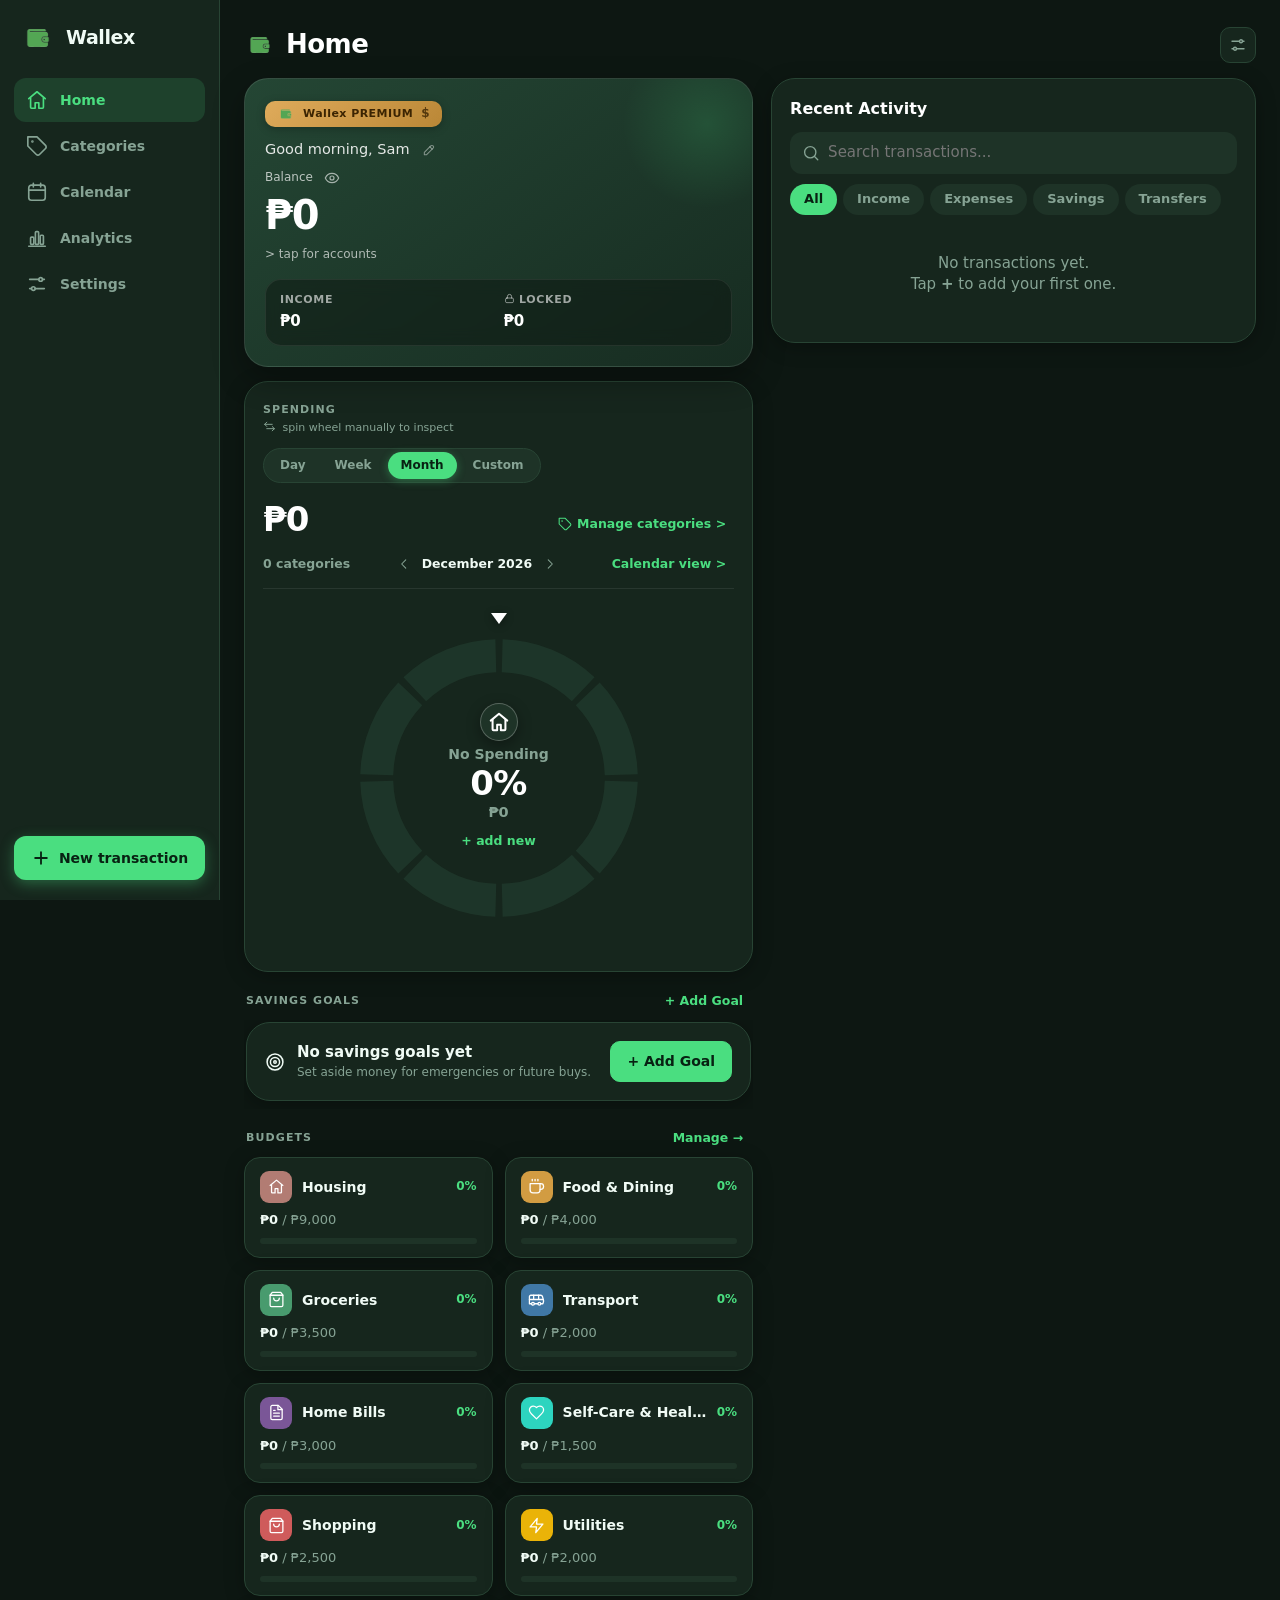
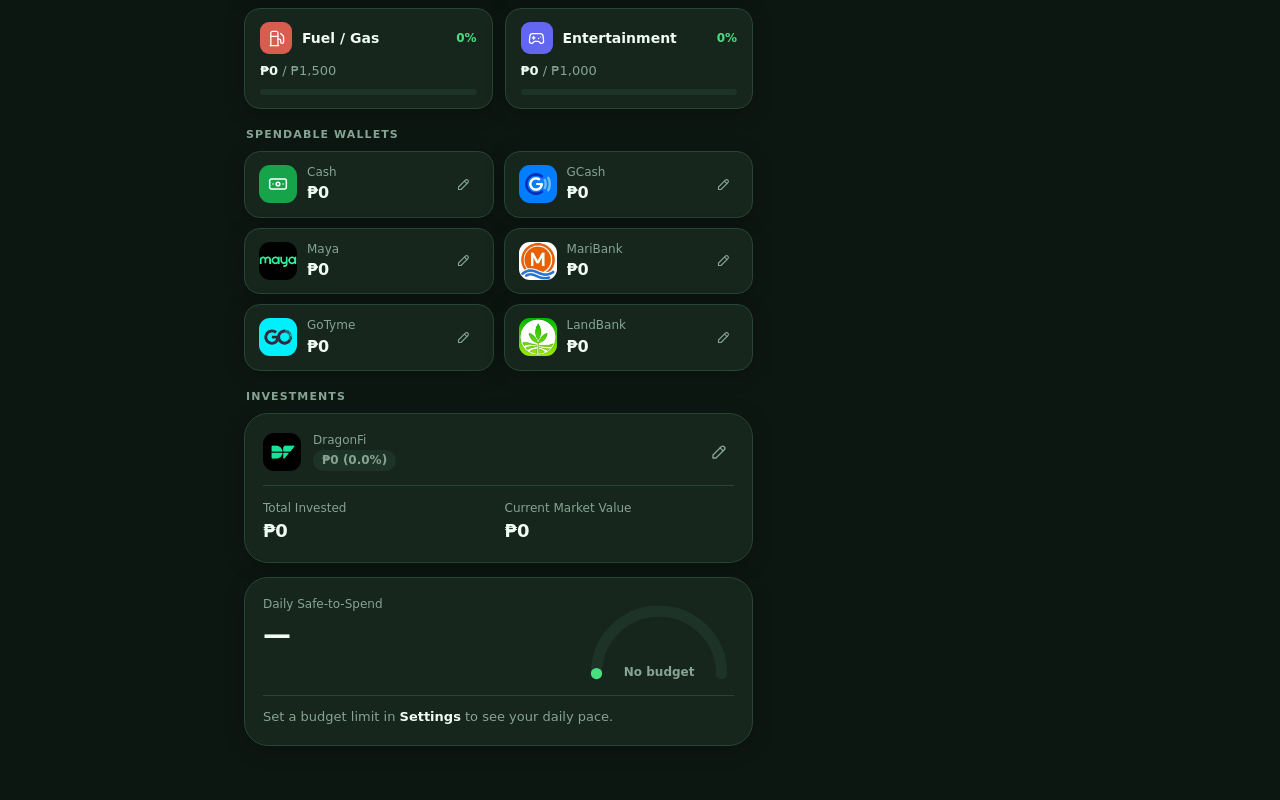
==== commit 88cae849: "Updated Wallex" ====
--- a/index.html
+++ b/index.html
@@ -13,7 +13,7 @@
 <link rel="icon" type="image/png" sizes="64x64" href="icon-64.png">
 <link rel="icon" type="image/png" sizes="192x192" href="icon-192.png">
 <link rel="apple-touch-icon" href="icon-180.png">
-<link rel="stylesheet" href="style.css?v=6">
+<link rel="stylesheet" href="style.css?v=7">
 <script>
 /* Apply saved theme before paint to avoid a flash */
 try{
@@ -82,7 +82,7 @@
 
   <!-- Sidebar rail (tablet / PC) -->
   <aside class="sidebar">
-    <div class="brand"><img class="logo-img" src="icon-64.png" alt="" width="36" height="36"><span class="brand-name">Wallex</span></div>
+    <div class="brand"><img class="logo-img" src="icon-192.png" alt="" width="36" height="36"><span class="brand-name">Wallex</span></div>
     <nav class="nav">
       <button class="nav-btn active" data-nav="home"><span class="ni"><svg class="ic"><use href="#i-home"/></svg></span><span class="nl">Home</span></button>
       <button class="nav-btn" data-nav="categories"><span class="ni"><svg class="ic"><use href="#i-tag"/></svg></span><span class="nl">Categories</span></button>
@@ -96,7 +96,7 @@
   <main class="main">
     <header class="topbar">
       <div class="topbar-brand">
-        <img class="logo-img" src="icon-64.png" alt="Wallex" width="32" height="32">
+        <img class="logo-img" src="icon-192.png" alt="Wallex" width="32" height="32">
         <h1 id="viewTitle">Home</h1>
       </div>
       <div class="topbar-actions">
@@ -112,7 +112,7 @@
           <div class="card hero">
             <div class="hero-top-row">
               <div class="sero-chip">
-                <img src="icon-64.png" class="chip-logo-img" alt="" width="18" height="18">
+                <img src="icon-192.png" class="chip-logo-img" alt="" width="18" height="18">
                 <span class="chip-text">Wallex <b>PREMIUM</b></span>
                 <span class="chip-dollar">$</span>
               </div>
@@ -504,6 +504,6 @@
 <div id="toast" role="status" aria-live="polite"></div>
 
 <script src="chart.umd.min.js"></script>
-<script src="app.js?v=6"></script>
+<script src="app.js?v=7"></script>
 </body>
 </html>
